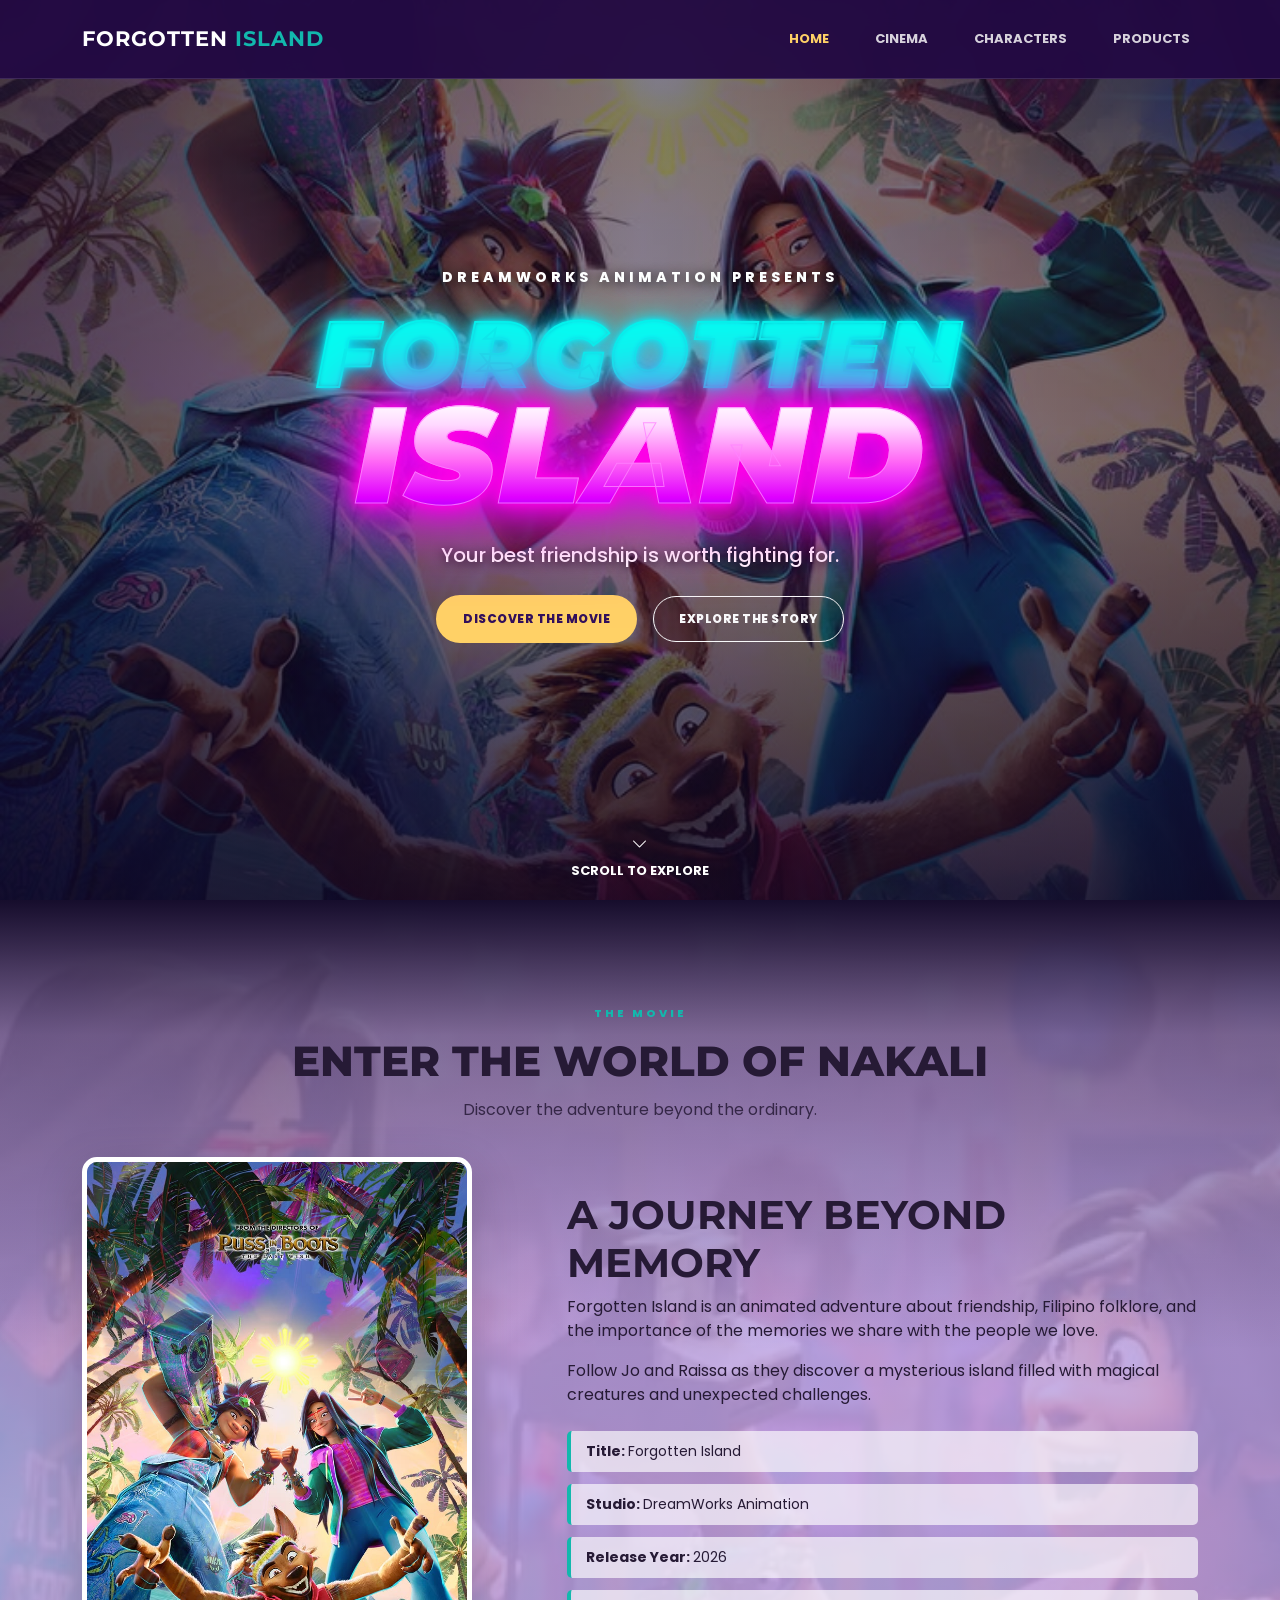
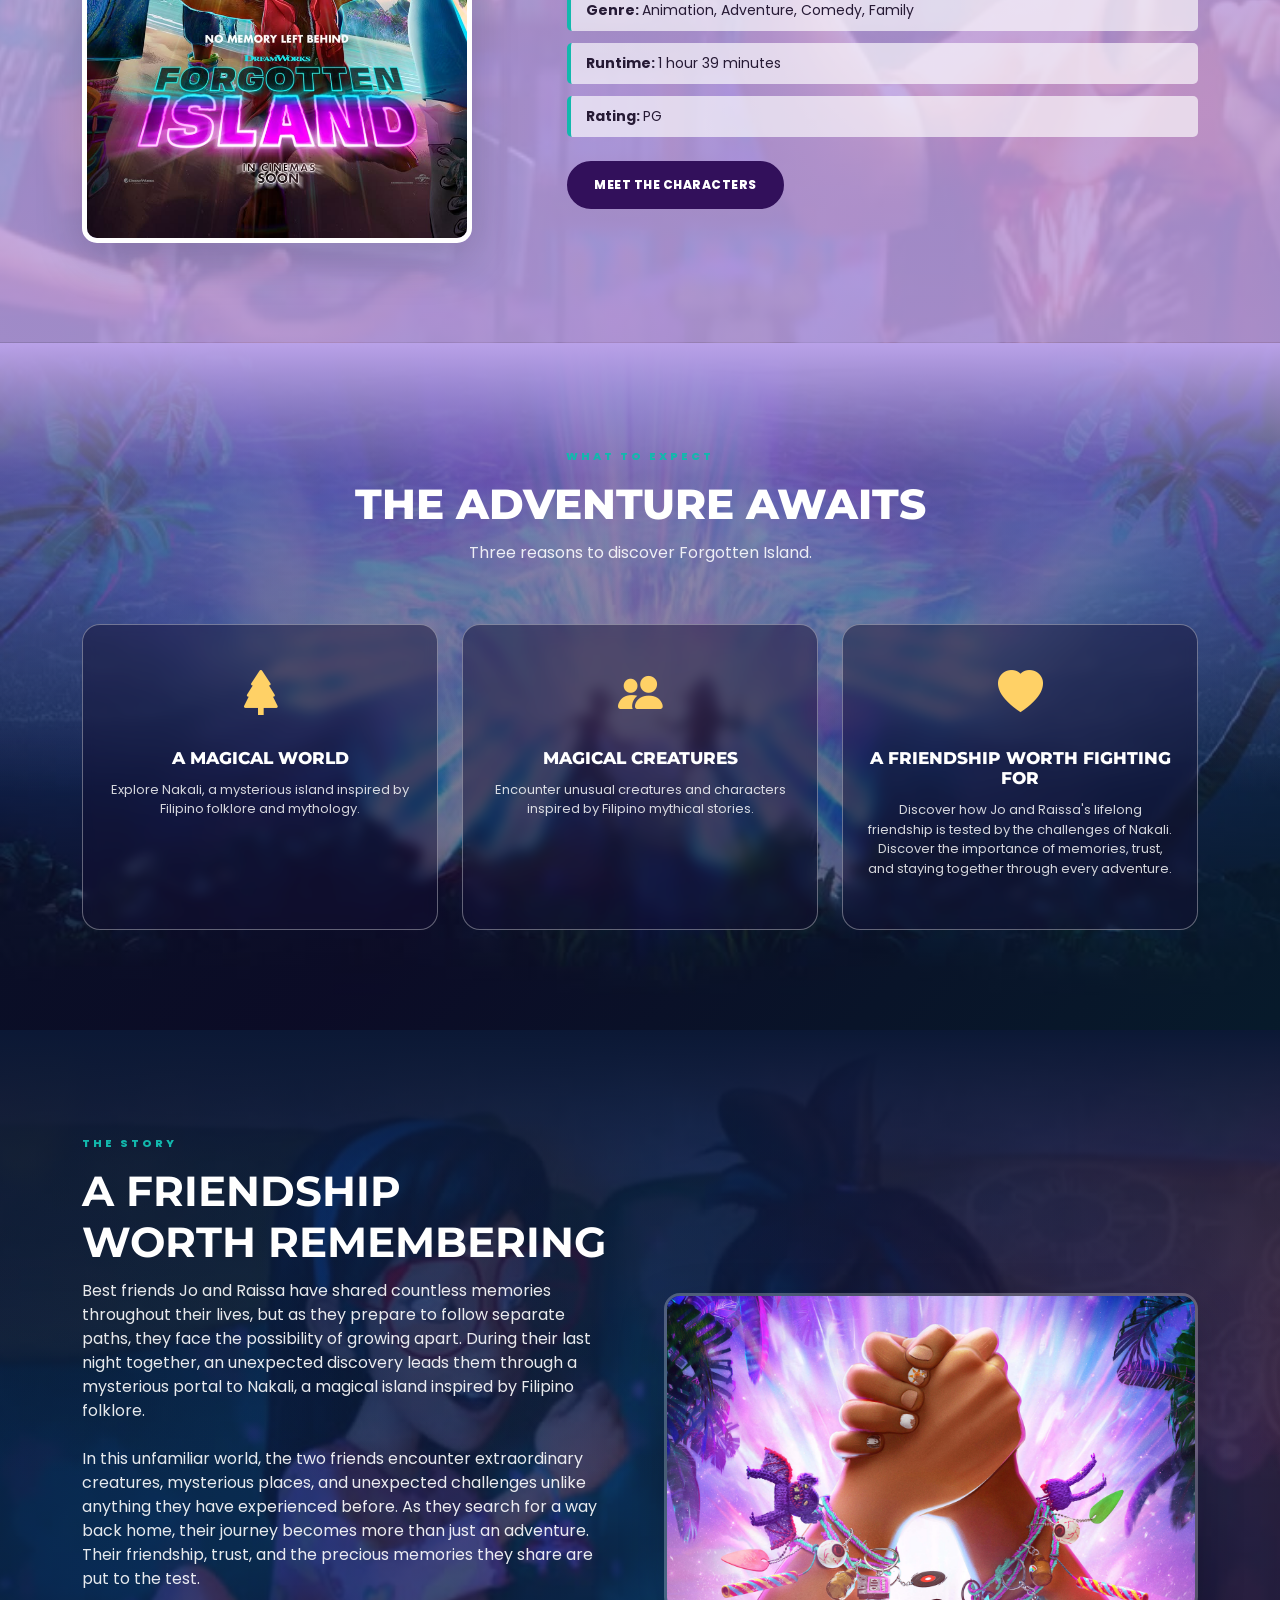
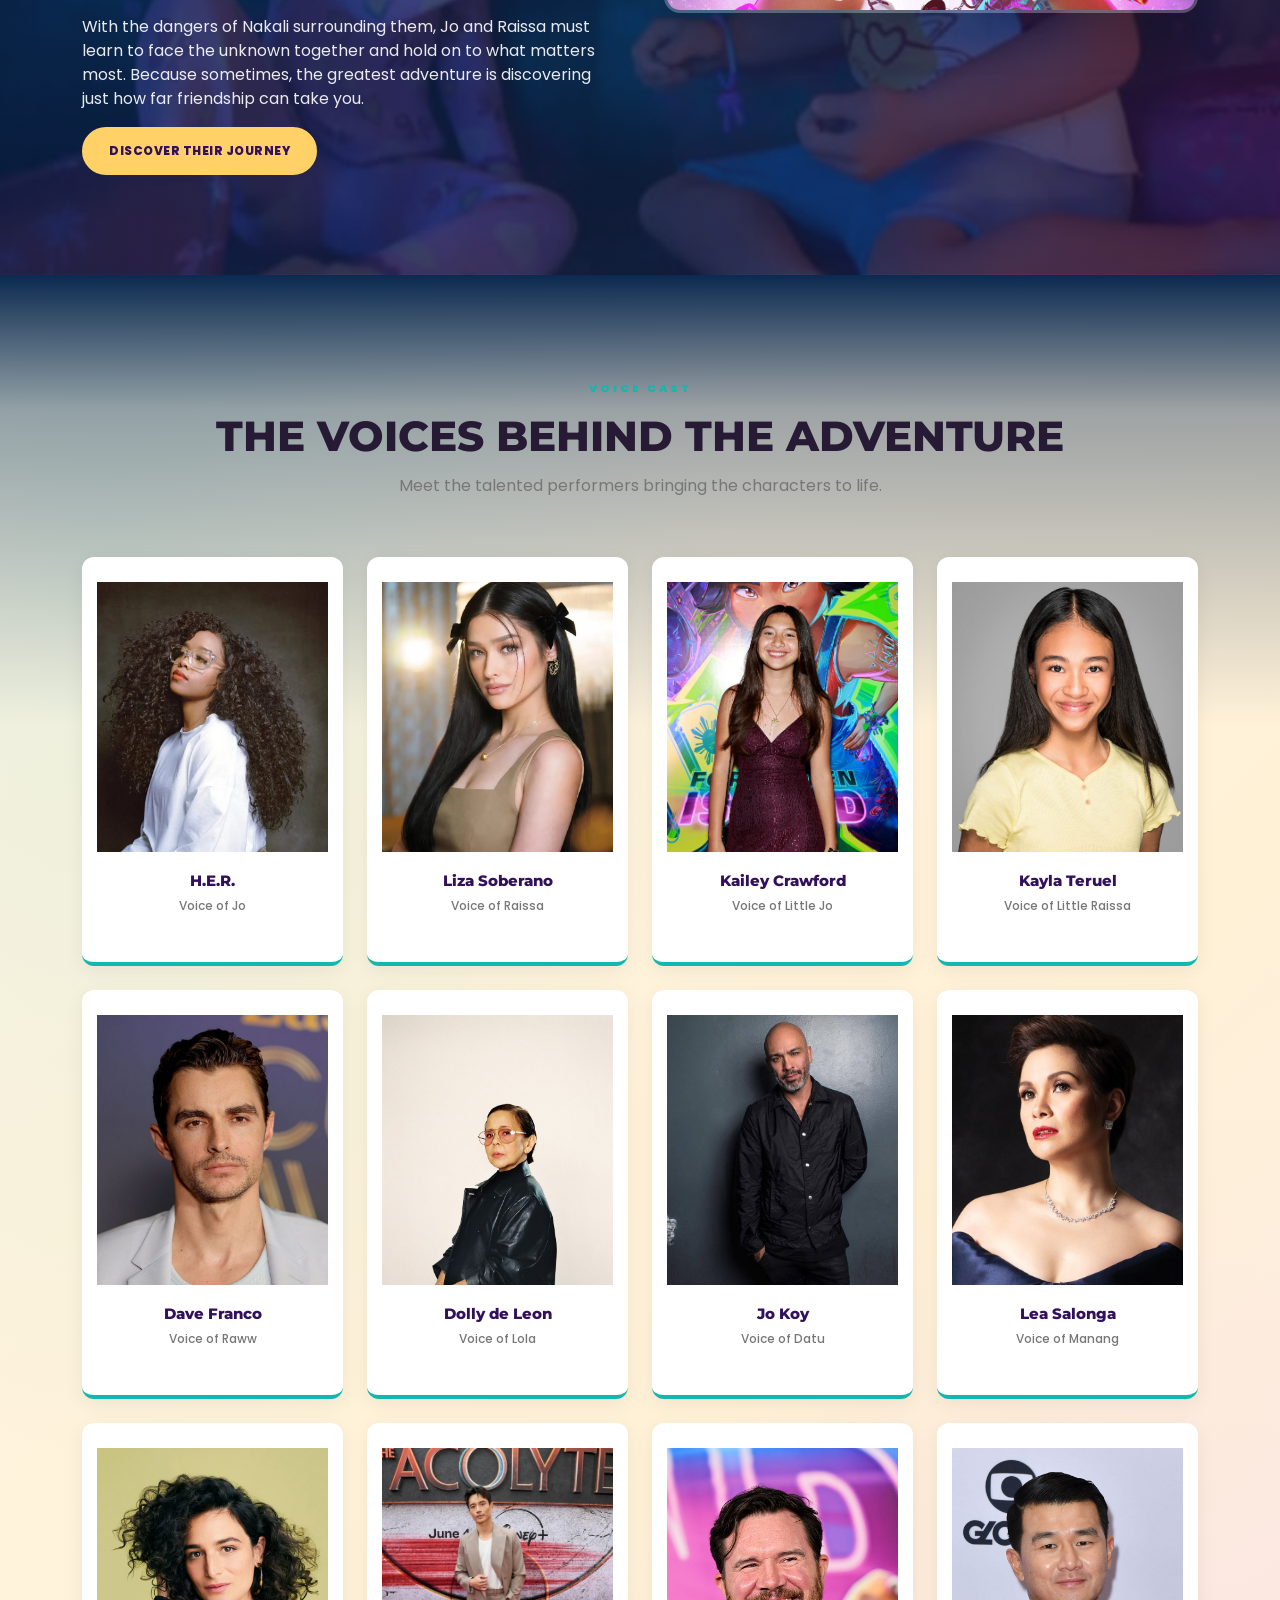
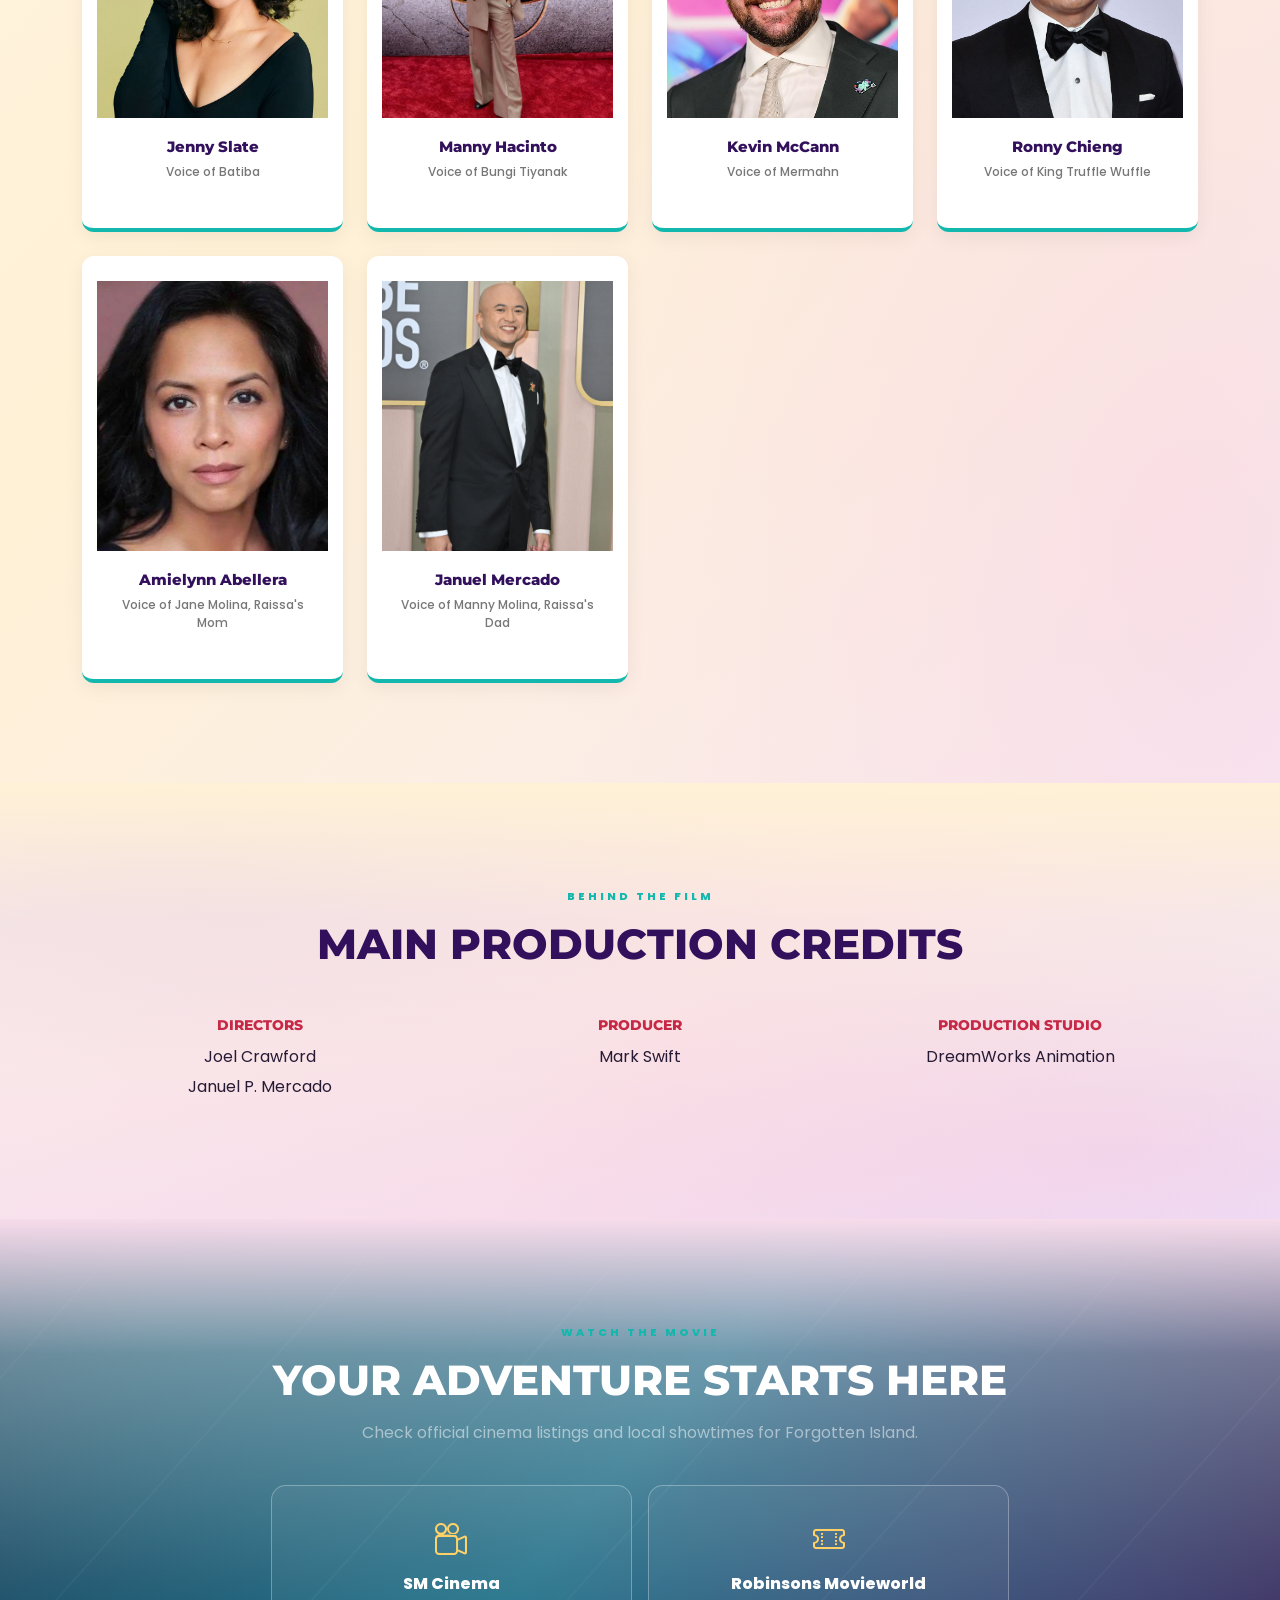
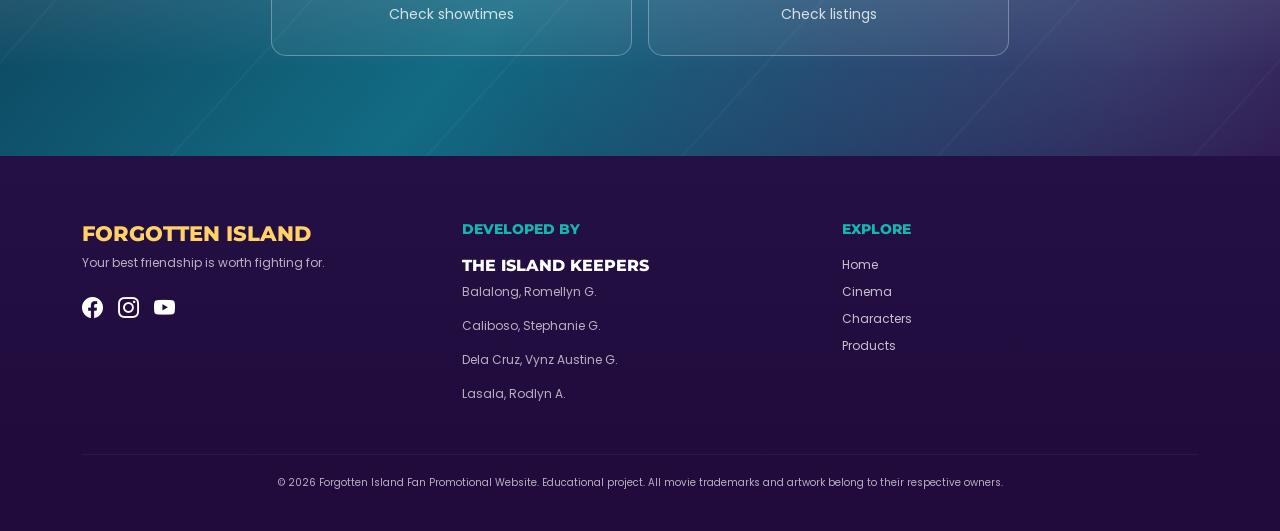
==== index.html @ 2d8a452d "Add files via upload" ====
<!DOCTYPE html>
<html lang="en">
    <head>
        <meta charset="UTF-8">
        <meta name="viewport" content="width=device-width, initial-scale=1.0">

        <title> Forgotten Island | Official Movie Website </title>

        <link href="https://cdn.jsdelivr.net/npm/bootstrap@5.3.3/dist/css/bootstrap.min.css" rel="stylesheet">
        <link href="https://cdn.jsdelivr.net/npm/bootstrap-icons@1.11.3/font/bootstrap-icons.css" rel="stylesheet">
        <link rel="stylesheet" href="rsc/css/styles.css">
        <link rel="preconnect" href="https://fonts.googleapis.com">
        <link rel="preconnect" href="https://fonts.gstatic.com" crossorigin>
        <link href="https://fonts.googleapis.com/css2?family=Montserrat:ital,wght@0,800;0,900;1,800;1,900&display=swap" rel="stylesheet">
    </head>

    <body>
        <!-- NAVIGATION SECTION -->
        <nav class="navbar navbar-expand-lg navbar-dark fixed-top island-navbar">
            <div class="container">
                <a class="navbar-brand fw-bold" href="index.html">
                    FORGOTTEN<span> ISLAND</span>
                </a>

                <button class="navbar-toggler" type="button" data-bs-toggle="collapse"
                    data-bs-target="#navbarNav">
                    <span class="navbar-toggler-icon"></span>
                </button>

                <div class="collapse navbar-collapse" id="navbarNav">
                    <ul class="navbar-nav ms-auto">
                        <li class="nav-item">
                            <a class="nav-link active" href="index.html"> Home </a>
                        </li>
                        <li class="nav-item">
                            <a class="nav-link" href="#cinema"> Cinema </a>
                        </li>
                        <li class="nav-item">
                            <a class="nav-link" href="characters.html"> Characters </a>
                        </li>
                        <li class="nav-item">
                            <a class="nav-link" href="products.html"> Products </a>
                        </li>
                    </ul>
                </div>
            </div>
        </nav>

        <!-- HERO SECTION -->
        <header class="hero-section">

            <!-- BACKGROUND VIDEO -->
            <video class="hero-video" autoplay muted loop playsinline preload="metadata" poster="media/img/poster.jpg" aria-hidden="true">
                <source src="media/videos/forgotten_island_trailer.mp4" type="video/mp4">
            </video>
            
            <!-- VIDEO OVERLAY -->
            <div class="hero-overlay"></div>
            
            <!-- HERO CONTENT -->
            <div class="container hero-content">
                <p class="hero-label">
                    DREAMWORKS ANIMATION PRESENTS
                </p>

                <h1 class="hero-title">
                    <span class="forgotten-word"> FORGOTTEN </span>
                    <span class="island-word"> ISLAND </span>
                </h1>
                <p class="hero-description">
                    Your best friendship is worth fighting for.
                </p>

                <div class="d-flex flex-wrap gap-3 hero-buttons">
                    <a href="#movie-info" class="btn btn-sunset">
                        DISCOVER THE MOVIE
                    </a>

                    <a href="#synopsis" class="btn btn-outline-light">
                        EXPLORE THE STORY
                    </a>
                </div>
            </div>
            
            <!-- SCROLL INDICATOR -->
            <div class="scroll-indicator">
                <i class="bi bi-chevron-down"></i>
                <p> SCROLL TO EXPLORE </p>
            </div> 
        </header>

         <!-- MOVIE INFORMATION -->
          <section id="movie-info" class="section-padding sand-section">
            <div class="container">
                <div class="section-heading text-center">
                    <span class="section-tag"> THE MOVIE </span>
                    <h2> ENTER THE WORLD OF <span>NAKALI</span></h2>
                    <p> Discover the adventure beyond the ordinary. </p>
                </div>

                <div class="row align-items-center g-5">
                    <div class="col-lg-5 text-center">
                        <img src="media/img/poster.jpg" alt="Forgotten Island Official Movie Poster"
                            class="img-fluid movie-poster shadow-lg">
                    </div>

                    <div class="col-lg-7">
                        <h3 class="display-6 fw-bold purple-text">
                            A JOURNEY BEYOND MEMORY
                        </h3>

                        <p> Forgotten Island is an animated adventure about
                            friendship, Filipino folklore, and the importance
                            of the memories we share with the people we love.
                        </p>

                        <p> Follow Jo and Raissa as they discover a mysterious
                            island filled with magical creatures and unexpected
                            challenges.
                        </p>

                        <div class="movie-details mt-4">
                            <div><strong> Title: </strong> Forgotten Island </div>
                            <div><strong> Studio: </strong> DreamWorks Animation </div>
                            <div><strong> Release Year: </strong> 2026 </div>
                            <div><strong> Genre: </strong> Animation, Adventure, Comedy, Family </div>
                            <div><strong> Runtime: </strong> 1 hour 39 minutes </div>
                            <div><strong> Rating: </strong> PG </div>
                        </div>

                        <a href="characters.html" class="btn btn-purple mt-4">
                            MEET THE CHARACTERS
                        </a>
                    </div>
                </div>
            </div>
          </section>

          <!-- HIGHLIGHTS -->
          <section class="section-padding highlight-section">
            <div class="container">
                <div class="section-heading text-center text-white">
                    <span class="section-tag"> WHAT TO EXPECT </span>
                    <h2> THE ADVENTURE AWAITS </h2>
                    <p> Three reasons to discover Forgotten Island. </p>
                </div>

                <!-- HIGHLIGHT 1 -->
                <div class="row g-4 mt-3">
                    <div class="col-md-4">
                        <div class="highlight-card">
                            <i class="bi bi-tree-fill"></i>
                            <h4> A MAGICAL WORLD </h4>

                            <p> Explore Nakali, a mysterious island inspired
                                by Filipino folklore and mythology.
                            </p>
                        </div>
                    </div>

                    <!-- HIGHLIGHT 2 -->
                    <div class="col-md-4">
                        <div class="highlight-card">
                            <i class="bi bi-people-fill"></i>
                            <h4> MAGICAL CREATURES </h4>

                            <p> Encounter unusual creatures and characters
                                inspired by Filipino mythical stories.
                            </p>
                        </div>
                    </div>

                    <!-- HIGHLIGHT 3 -->
                    <div class="col-md-4">
                        <div class="highlight-card">
                            <i class="bi bi-heart-fill"></i>
                            <h4> A FRIENDSHIP WORTH FIGHTING FOR </h4>

                            <p> Discover how Jo and Raissa's lifelong friendship
                                is tested by the challenges of Nakali. Discover
                                the importance of memories, trust, and staying
                                together through every adventure.
                            </p>
                        </div>
                    </div>
                </div>
            </div>
          </section>

          <!-- SYNOPSIS -->
          <section id="synopsis" class="section-padding ocean-section">
            <div class="container">
                <div class="row align-items-center g-5">
                    <div class="col-lg-6">
                        <span class="section-tag"> THE STORY </span>
                        <h2 class="display-5 fw-bold text-white">
                            A FRIENDSHIP<br>WORTH REMEMBERING
                        </h2>

                        <p class="text-white-50">
                            Best friends Jo and Raissa have shared countless memories
                            throughout their lives, but as they prepare to follow
                            separate paths, they face the possibility of growing apart.
                            During their last night together, an unexpected discovery
                            leads them through a mysterious portal to Nakali, a
                            magical island inspired by Filipino folklore.

                            <br><br>

                            In this unfamiliar world, the two friends encounter
                            extraordinary creatures, mysterious places, and unexpected
                            challenges unlike anything they have experienced before.
                            As they search for a way back home, their journey becomes
                            more than just an adventure. Their friendship, trust, and
                            the precious memories they share are put to the test.

                            <br><br>

                            With the dangers of Nakali surrounding them, Jo and Raissa
                            must learn to face the unknown together and hold on to
                            what matters most. Because sometimes, the greatest adventure
                            is discovering just how far friendship can take you.
                        </p>

                        <a href="characters.html" class="btn btn-sunset">
                            DISCOVER THEIR JOURNEY
                        </a>
                    </div>

                    <div class="col-lg-6">
                        <div class="story-image">
                            <img src="media/img/hero-banner.jpg" alt="Forgotten Island Adventure" class="img-fluid rounded-4 shadow-lg">
                        </div>
                    </div>
                </div>
            </div>
          </section>

          <!-- VOICE CAST -->
           <section class="section-padding sand-section">
            <div class="container">
                <div class="section-heading text-center">
                    <span class="section-tag"> VOICE CAST </span>
                    <h2> THE VOICES BEHIND THE ADVENTURE </h2>
                    <p> Meet the talented performers bringing 
                        the characters to life. 
                    </p>
                </div>

                <!-- VOICE CAST GRID -->
                <div class="row g-4 mt-3">

                    <!-- H.E.R. -->
                    <div class="col-6 col-md-4 col-lg-3">
                        <div class="cast-card">
                            <div class="cast-image">
                                <img src="media/img/voice-cast/her.jpg" alt="H.E.R., voice of Jo" loading="lazy">
                            </div>
                            <div class="cast-info">
                                 <h5> H.E.R. </h5>
                                <p> Voice of Jo </p>
                            </div>
                        </div>
                    </div>
                    
                    <!-- LIZA SOBERANO -->
                    <div class="col-6 col-md-4 col-lg-3">
                        <div class="cast-card">
                            <div class="cast-image">
                                <img src="media/img/voice-cast/liza-soberano.jpg" alt="Liza Soberano, voice of Raissa" loading="lazy">
                            </div>
                            <div class="cast-info">
                                <h5> Liza Soberano </h5>
                                <p> Voice of Raissa </p>
                            </div>
                        </div>
                    </div>

                    <!-- KAILEY CRAWFORD -->
                    <div class="col-6 col-md-4 col-lg-3">
                        <div class="cast-card">
                            <div class="cast-image">
                                <img src="media/img/voice-cast/kailey-crawford.jpg" alt="Kailey Crawford, voice of Little Jo" loading="lazy">
                            </div>
                            <div class="cast-info">
                                <h5> Kailey Crawford </h5>
                                <p> Voice of Little Jo </p>
                            </div>
                        </div>
                    </div> 

                    <!-- KAYLA TERUEL -->
                     <div class="col-6 col-md-4 col-lg-3">
                        <div class="cast-card">
                            <div class="cast-image">
                                <img src="media/img/voice-cast/kayla-teruel.jpg" alt="Kayla Teruel, voice of Little Raissa" loading="lazy">
                            </div>
                            <div class="cast-info">
                                <h5> Kayla Teruel </h5>
                                <p> Voice of Little Raissa </p>
                            </div>
                        </div>
                    </div>  

                    <!-- DAVE FRANCO -->
                    <div class="col-6 col-md-4 col-lg-3">
                        <div class="cast-card">
                            <div class="cast-image">
                                <img src="media/img/voice-cast/dave-franco.jpg" alt="Dave Franco, voice of Raww" loading="lazy">
                            </div>
                            <div class="cast-info">
                                <h5> Dave Franco </h5>
                                <p> Voice of Raww </p>
                            </div>
                        </div>
                    </div>

                    <!-- DOLLY DE LEON -->
                    <div class="col-6 col-md-4 col-lg-3">
                        <div class="cast-card">
                            <div class="cast-image">
                                <img src="media/img/voice-cast/dolly-de-leon.jpg" alt="Dolly de Leon, voice of Lola" loading="lazy">
                            </div>
                            <div class="cast-info">
                                <h5> Dolly de Leon </h5>
                                <p> Voice of Lola </p>
                            </div>
                        </div>
                    </div>

                    <!-- JO KOY -->
                    <div class="col-6 col-md-4 col-lg-3">
                        <div class="cast-card">
                            <div class="cast-image">
                                <img src="media/img/voice-cast/jo-koy.jpg" alt="Jo Koy, voice of Datu" loading="lazy">
                            </div>
                            <div class="cast-info">
                                <h5> Jo Koy </h5>
                                <p> Voice of Datu </p>
                            </div>
                        </div>
                    </div>

                    <!-- LEA SALONGA -->
                    <div class="col-6 col-md-4 col-lg-3">
                        <div class="cast-card">
                            <div class="cast-image">
                                <img src="media/img/voice-cast/lea-salonga.jpg" alt="Lea Salonga, voice of Manang" loading="lazy">
                            </div>
                            <div class="cast-info">
                                <h5> Lea Salonga </h5>
                                <p> Voice of Manang </p>
                            </div>
                        </div>
                    </div>

                    <!-- JENNY SLATE -->
                    <div class="col-6 col-md-4 col-lg-3">
                        <div class="cast-card">
                            <div class="cast-image">
                                <img src="media/img/voice-cast/jenny-slate.jpg" alt="Jenny Slate, voice of Batiba" loading="lazy">
                            </div>
                            <div class="cast-info">
                                <h5> Jenny Slate </h5>
                                <p> Voice of Batiba </p>
                            </div>
                        </div>
                    </div>

                    <!-- MANNY HACINTO -->
                    <div class="col-6 col-md-4 col-lg-3">
                        <div class="cast-card">
                            <div class="cast-image">
                                <img src="media/img/voice-cast/manny-hacinto.jpg" alt="Manny Hacinto, voice of Bungi Tiyanak" loading="lazy">
                            </div>
                            <div class="cast-info">
                                <h5> Manny Hacinto </h5>
                                <p> Voice of Bungi Tiyanak </p>
                            </div>
                        </div>
                    </div>

                    <!-- KEVIN MCCANN -->
                    <div class="col-6 col-md-4 col-lg-3">
                        <div class="cast-card">
                            <div class="cast-image">
                                <img src="media/img/voice-cast/kevin-mccan.jpg" alt="Kevin McCann, voice of Mermahn" loading="lazy">
                            </div>
                            <div class="cast-info">
                                <h5> Kevin McCann </h5>
                                <p> Voice of Mermahn </p>
                            </div>
                        </div>
                    </div>

                    <!-- RONNY CHIENG -->
                    <div class="col-6 col-md-4 col-lg-3">
                        <div class="cast-card">
                            <div class="cast-image">
                                <img src="media/img/voice-cast/ronny-chieng.jpg" alt="Ronny Chieng, voice of King Truffle Wuffle" loading="lazy">
                            </div>
                            <div class="cast-info">
                                <h5> Ronny Chieng </h5>
                                <p> Voice of King Truffle Wuffle </p>
                            </div>
                        </div>
                    </div>
                    
                    <!-- AMIELYNN ABELLERA -->
                    <div class="col-6 col-md-4 col-lg-3">
                        <div class="cast-card">
                            <div class="cast-image">
                                <img src="media/img/voice-cast/amielynn-abellera.jpg" alt="Amielynn Abellera, voice of Jane Molina (Raissa's Mom)" loading="lazy">
                            </div>
                            <div class="cast-info">
                                <h5> Amielynn Abellera </h5>
                                <p> Voice of Jane Molina, Raissa's Mom </p>
                            </div>
                        </div>
                    </div>
                    
                    <!-- JANUEL MERCADO -->
                    <div class="col-6 col-md-4 col-lg-3">
                        <div class="cast-card">
                            <div class="cast-image">
                                <img src="media/img/voice-cast/januel-mercado.jpg" alt="Januel Mercado, voice of Manny Molina (Raissa's Dad)" loading="lazy">
                            </div>
                            <div class="cast-info">
                                <h5> Januel Mercado </h5>
                                <p> Voice of Manny Molina, Raissa's Dad </p>
                            </div>
                        </div>
                    </div> 
                </div>
            </div>
           </section>

           <!-- CREDITS -->
           <section class="section-padding credits-section">
                <div class="container text-center">
                    <span class="section-tag"> BEHIND THE FILM </span>
                    <h2> MAIN PRODUCTION CREDITS </h2>

                    <div class="row justify-content-center mt-4 g-4">
                        <div class="col-md-4">
                            <h5> DIRECTORS </h5>
                            <p> Joel Crawford<br> Januel P. Mercado </p>
                        </div>

                        <div class="col-md-4">
                            <h5> PRODUCER </h5>
                            <p> Mark Swift </p>
                        </div>

                        <div class="col-md-4">
                            <h5> PRODUCTION STUDIO </h5>
                            <p> DreamWorks Animation </p>
                        </div>
                    </div>
                </div>
           </section> 

           <!-- CINEMA -->
            <section id="cinema" class="section-padding ocean-section">
                <div class="container text-center">
                    <span class="section-tag"> WATCH THE MOVIE </span>
                    <h2 class="text-white"> YOUR ADVENTURE STARTS HERE </h2>

                    <p class="text-white-50 mt-3">
                        Check official cinema listings and local showtimes
                        for Forgotten Island.
                    </p>

                    <div class="row justify-content-center g-3 mt-4">
                        <div class="col-12 col-md-4">
                            <a class="cinema-link" href="https://www.smcinema.com/" target="_blank" rel="noopener">
                                <i class="bi bi-camera-reels"></i>
                                <span> SM Cinema </span>
                                <small> Check showtimes </small>
                            </a>
                        </div>

                        <div class="col-12 col-md-4">
                            <a class="cinema-link" href="https://www.robinsonsmovieworld.com/" target="_blank" rel="noopener">
                                <i class="bi bi-ticket-perforated"></i>
                                <span> Robinsons Movieworld </span>
                                <small> Check listings </small>
                            </a>
                        </div>
                    </div>
                </div>
            </section>

            <!-- FOOTER -->
            <footer class="island-footer">
                <div class="container">
                    <div class="row g-4">
                        <div class="col-md-4">
                            <h4> FORGOTTEN ISLAND </h4>
                            <p> Your best friendship is worth fighting for. </p>

                            <div class="social-links">
                                <a href="https://www.facebook.com/DreamWorksAnimation/" aria-label="DreamWorks Facebook">
                                    <i class="bi bi-facebook"></i>
                                </a>
                                <a href="https://www.instagram.com/dreamworks/" aria-label="DreamWorks Instagram">
                                    <i class="bi bi-instagram"></i>
                                </a>
                                <a href="https://www.youtube.com/@DreamWorks" aria-label="DreamWorks YouTube">
                                    <i class="bi bi-youtube"></i>
                                </a>
                            </div>
                        </div>

                        <div class="col-md-4">
                            <h5> DEVELOPED BY </h5>

                            <h6 class="text-white"> THE ISLAND KEEPERS </h6>
                            <p> Balalong, Romellyn G. </p>
                            <p> Caliboso, Stephanie G. </p>
                            <p> Dela Cruz, Vynz Austine G. </p>
                            <p> Lasala, Rodlyn A. </p>
                        </div>

                        <div class="col-md-4">
                            <h5> EXPLORE </h5>
                            <a href="index.html"> Home </a>
                            <a href="#cinema"> Cinema </a>
                            <a href="characters.html"> Characters </a>
                            <a href="products.html"> Products </a>
                        </div>
                    </div>

                    <hr>
                    <p class="copyright">
                        © 2026 Forgotten Island Fan Promotional Website.
                        Educational project. All movie trademarks and artwork 
                        belong to their respective owners.
                    </p>
                </div>
            </footer>
            
            <script src="https://cdn.jsdelivr.net/npm/bootstrap@5.3.3/dist/js/bootstrap.bundle.min.js"></script>
            <script src="rsc/js/main.js"></script>
    </body>
</html>
---- rsc/css/styles.css ----
/* === FORGOTTEN ISLAND - COMPLETE STYLESHEET === */

@import url('https://fonts.googleapis.com/css2?family=Montserrat:wght@500;600;700;800;900&family=Poppins:wght@400;500;600;700;800&display=swap');

/* == COLOR SCHEME VARIABLES == */
:root {
    --palm-green: #237A4B;
    --ocean-blue: #168AAD;
    --sunny-yellow: #FFD166;
    --crimson-red: #C62845;
    --deep-purple: #32105B;
    --tropical-teal: #12B8AD;
    --light-sand: #FFF1D6;
    --white: #FFFFFF;
    --tropical-pink: #F56BAA;
    --lavender-dusk: #B9A1E8;
    --dark-text: #261A35;

    --hero-video-position: 50% 44%;
    --page-transition-duration: 260ms;
}

/* GLOBAL STYLES */
*,
*::before,
*::after {
    box-sizing: border-box;
}
html {
    scroll-behavior: smooth;
    scroll-padding-top: 90px;
}
body {
    margin: 0;
    padding: 0;
    min-width: 320px;
    overflow-x: hidden;
    font-family: 'Poppins', sans-serif;
    color: var(--dark-text);
    background: var(--light-sand);
    opacity: 1;
    animation: islandPageEnter 380ms ease both;
    transition: opacity var(--page-transition-duration) ease,
                transform var(--page-transition-duration) ease;
}
h1, h2, h3, h4, h5, h6, .navbar-brand {
    font-family: 'Montserrat', sans-serif;
    font-weight: 800;
}
a {
    text-decoration: none;
}
img, video {
    max-width: 100%;
}

/* === NAVIGATION BAR === */
.island-navbar {
    position: fixed;
    top: 0;
    left: 0;
    z-index: 1030;
    width: 100%;
    padding: 18px 0;
    background: rgba(35, 10, 67, 0.96);
    backdrop-filter: blur(12px);
    -webkit-backdrop-filter: blur(12px);
    border-bottom: 1px solid rgba(255, 255, 255, 0.12);
    transition: background 0.3s ease, padding 0.3s ease;
}
.navbar-brand {
    color: var(--white) !important;
    font-size: 21px;
    letter-spacing: 1px;
}
.navbar-brand span {
    color: var(--tropical-teal);
}
.navbar-nav .nav-link {
    margin-left: 15px;
    color: rgba(255, 255, 255, 0.82) !important;
    font-size: 13px;
    font-weight: 700;
    text-transform: uppercase;
    transition: color 0.25s ease;
}
.navbar-nav .nav-link:hover,
.navbar-nav .nav-link.active {
    color: var(--sunny-yellow) !important;
}
.navbar-toggler {
    border-color: rgba(255, 255, 255, 0.45);
}
.navbar-toggler:focus {
    box-shadow: 0 0 0 0.15rem rgba(255, 209, 102, 0.3);
}
/* NAVIGATION BUTTONS */
.cart-nav-btn {
    padding: 10px 17px;
    border: 0;
    border-radius: 30px;
    background: var(--sunny-yellow);
    color: var(--deep-purple);
    font-size: 12px;
    font-weight: 800;
    cursor: pointer;
    transition: transform 0.25s ease, background 0.25s ease;
}
.cart-nav-btn:hover {
    background: var(--tropical-pink);
    transform: translateY(-2px);
}

/* === BUTTONS === */
.btn {
    padding: 13px 25px;
    border-radius: 30px;
    font-size: 12px;
    font-weight: 800;
    letter-spacing: 0.5px;
    transition: transform 0.25s ease, background 0.25s ease,
                border-color 0.25s ease, color 0.25s ease;
}
.btn-sunset {
    border: 2px solid var(--sunny-yellow);
    background: var(--sunny-yellow);
    color: var(--deep-purple);
}
.btn-sunset:hover, .btn-sunset:focus-visible {
    border-color: var(--tropical-pink);
    background: var(--tropical-pink);
    color: #fff;
    transform: translateY(-3px);
}
.btn-purple {
    border: 2px solid var(--deep-purple);
    background: var(--deep-purple);
    color: #fff;
}
.btn-purple:hover, .btn-purple:focus-visible {
    border-color: var(--tropical-teal);
    background: var(--tropical-teal);
    color: #fff;
    transform: translateY(-3px);
}

/* === HOMEPAGE HERO WITH VIDEO BACKGROUND AND NEON TITLE === */
.hero-section {
    position: relative;
    isolation: isolate;
    display: flex;
    align-items: center;
    width: 100%;
    min-height: 100vh;
    min-height: 100svh;
    overflow: hidden;
    background: #160D2C;
}
.hero-section .hero-video {
    position: absolute;
    inset: 0;
    z-index: 0;
    display: block;
    width: 100%;
    height: 100%;
    object-fit: cover;
    object-position: var(--hero-video-position);
}
.hero-section .hero-overlay {
    position: absolute;
    inset: 0;
    z-index: 1;
    pointer-events: none;
    background:
        linear-gradient(
            90deg,
            rgba(16, 7, 36, 0.70) 0%,
            rgba(16, 7, 36, 0.40) 50%,
            rgba(16, 7, 36, 0.58) 100%
        ),
        linear-gradient(
            to bottom,
            rgba(16, 7, 36, 0.25) 0%,
            rgba(16, 7, 36, 0.08) 48%,
            rgba(16, 7, 36, 0.76) 100%
        );
}
.hero-section .hero-content {
    position: relative;
    z-index: 2;
    width: 100%;
    padding: 135px 12px 125px;
    text-align: center;
}
.hero-label {
    display: block;
    width: 100%;
    margin: 0 0 18px;
    color: #fff;
    font-size: 14px;
    font-weight: 800;
    letter-spacing: 4px;
    text-align: center;
    text-shadow: 0 2px 12px rgba(0, 0, 0, 0.85);
}
/* NEON HERO TITLE */
.hero-title {
    display: flex;
    flex-direction: column;
    align-items: center;
    width: 100%;
    margin: 25px 0;
    overflow: visible;
    font-family: 'Arial Black', 'Montserrat', sans-serif;
    font-style: italic;
    font-weight: 900;
    line-height: 0.88;
    letter-spacing: 3px;
    text-align: center;
    transform: none;
}
/* TURQUOISE FORGOTTEN TEXT */
.forgotten-word {
    color: transparent;
    font-size: clamp(2.5rem, 8vw, 5.8rem);
    -webkit-text-stroke: 2px #00F5ED;
    text-shadow:
        0 0 5px #00FFF2,
        0 0 12px #00E5FF,
        0 0 25px rgba(0, 255, 255, 0.8),
        0 0 45px rgba(0, 255, 255, 0.5);
}
/* PINK-PURPLE ISLAND TEXT */
.island-word {
    display: inline-block;
    width: max-content;
    max-width: 100%;
    padding-right: 0.14em;
    margin-right: -0.14em;
    white-space: nowrap;
    background: linear-gradient(
        180deg,
        #FFFFFF 5%,
        #FFD8FF 25%,
        #FF69F5 55%,
        #E000FF 85%,
        #A000FF 100%
    );
    background-clip: text;
    color: transparent;
    font-size: clamp(3.5rem, 12vw, 8.5rem);
    -webkit-background-clip: text;
    -webkit-text-fill-color: transparent;
    -webkit-text-stroke: 1px rgba(255, 130, 255, 0.8);
    filter:
        drop-shadow(0 0 5px #FF00E6)
        drop-shadow(0 0 12px #FF00E6)
        drop-shadow(0 0 25px rgba(204, 0, 255, 0.9))
        drop-shadow(0 0 40px rgba(255, 0, 200, 0.7));
}
.hero-description {
    display: block;
    width: 100%;
    margin: 18px 0 25px;
    color: #fff;
    font-size: clamp(16px, 2vw, 20px);
    font-weight: 500;
    text-align: center;
    text-shadow: 0 2px 10px rgba(0, 0, 0, 0.85);
}
.hero-buttons {
    align-items: center;
    justify-content: center;
}
.hero-section .scroll-indicator {
    position: absolute;
    bottom: 20px;
    left: 50%;
    z-index: 3;
    color: #fff;
    text-align: center;
    transform: translateX(-50%);
}
.hero-section .scroll-indicator p {
    margin: 4px 0 0;
    font-size: 13px;
    font-weight: 700;
}

/* === INNER PAGE HERO Characters and Products pages === */
.inner-hero {
    position: relative;
    isolation: isolate;
    display: flex;
    align-items: center;
    justify-content: center;
    min-height: 65vh;
    padding: 140px 15px 70px;
    overflow: hidden;
    color: #ffffff;
    text-align: center;
    background:
        linear-gradient(
            rgba(32, 8, 60, 0.70),
            rgba(32, 8, 60, 0.84)
        ),
        url('../../media/img/poster.jpg') center / cover no-repeat;
}
.inner-hero > .container {
    position: relative;
    z-index: 1;
}
.inner-hero h1 {
    margin: 15px 0;
    font-size: clamp(42px, 7vw, 80px);
    letter-spacing: -2px;
}
.inner-hero p {
    color: rgba(255, 255, 255, 0.88);
}

/* CHARACTERS PAGE BANNER */
.character-hero {
    position: relative;
    min-height: max(65vh, calc(100vw / 3));
    background-color: #241044;
    background-image:
        linear-gradient(
            90deg,
            rgba(25, 7, 48, 0.78) 0%,
            rgba(25, 7, 48, 0.48) 50%,
            rgba(25, 7, 48, 0.75) 100%
        ),
        url("../../media/img/characters-hero.jpg");
    background-size: 100% 100%, 100% 100%;
    background-position: center, center;
    background-repeat: no-repeat;
    background-attachment: scroll;
}

/* PRODUCTS PAGE BANNER */
.shop-hero {
    position: relative;
    background-color: #241044;
    background-image:
        linear-gradient(
            90deg,
            rgba(25, 7, 48, 0.78) 0%,
            rgba(25, 7, 48, 0.50) 50%,
            rgba(25, 7, 48, 0.78) 100%
        ),
        url("../../media/img/products-hero.jpg");
    background-size: cover;
    background-position: center 40%;
    background-repeat: no-repeat;
    background-attachment: scroll;
}

/* === SECTION BACKGROUNDS === */
.section-padding {
    position: relative;
    padding: 100px 0;
}
/* LIGHT SAND SECTION */
.sand-section, .product-section {
    background-color: var(--light-sand);
    background-image:
        radial-gradient(
            ellipse at 8% 12%,
            rgba(18, 184, 173, 0.09),
            transparent 38%
        ),
        radial-gradient(
            ellipse at 92% 88%,
            rgba(245, 107, 170, 0.10),
            transparent 40%
        ),
        linear-gradient(
            135deg,
            #FFF6E5 0%,
            #FFF1D6 55%,
            #F8EBF3 100%
        );
}

/* OCEAN BLUE SECTIONS */
.ocean-section {
    background-color: #105B82;
    background-image:
        radial-gradient(
            ellipse at 12% 18%,
            rgba(18, 184, 173, 0.27),
            transparent 42%
        ),
        radial-gradient(
            ellipse at 88% 82%,
            rgba(185, 161, 232, 0.16),
            transparent 38%
        ),
        repeating-linear-gradient(
            132deg,
            transparent 0 105px,
            rgba(255, 255, 255, 0.035) 106px 107px,
            transparent 108px 190px
        ),
        linear-gradient(
            130deg,
            #0B344D 0%,
            #126B83 48%,
            #241044 100%
        );
}

/* PROTAGONISTS SECTION */
.character-section {
    background-color: #241044;
    background-image:
        radial-gradient(
            ellipse at 16% 22%,
            rgba(86, 48, 137, 0.42),
            transparent 45%
        ),
        radial-gradient(
            ellipse at 86% 76%,
            rgba(18, 184, 173, 0.15),
            transparent 40%
        ),
        repeating-linear-gradient(
            128deg,
            transparent 0 115px,
            rgba(255, 255, 255, 0.035) 116px 117px,
            transparent 118px 210px
        ),
        linear-gradient(
            135deg,
            #32105B 0%,
            #241044 58%,
            #101A36 100%
        );
}

/* ANTAGONIST SECTION */
.antagonist-section {
    background-color: #35102F;
    background-image:
        radial-gradient(
            ellipse at 18% 24%,
            rgba(198, 40, 69, 0.25),
            transparent 45%
        ),
        radial-gradient(
            ellipse at 84% 78%,
            rgba(128, 40, 105, 0.25),
            transparent 42%
        ),
        repeating-linear-gradient(
            132deg,
            transparent 0 120px,
            rgba(255, 255, 255, 0.03) 121px 122px,
            transparent 123px 220px
        ),
        linear-gradient(
            135deg,
            #241044 0%,
            #42143C 55%,
            #170D2C 100%
        );
}

/* PRODUCTION CREDITS SECTION */
.credits-section {
    background-color: #F7DCEB;
    background-image:
        radial-gradient(
            ellipse at 12% 16%,
            rgba(185, 161, 232, 0.26),
            transparent 42%
        ),
        radial-gradient(
            ellipse at 88% 84%,
            rgba(245, 107, 170, 0.13),
            transparent 40%
        ),
        linear-gradient(
            135deg,
            #F9E7EF 0%,
            #F7DCEB 55%,
            #EEE3FA 100%
        );
}

/* SECTION HEADINGS */
.section-heading {
    margin-bottom: 35px;
}
.section-heading h2,
.section-padding h2 {
    margin: 12px 0;
    font-size: clamp(26px, 4vw, 42px);
}
.section-heading p {
    color: #777;
}
.highlight-section .section-heading p,
.character-section .section-heading p,
.antagonist-section .section-heading p,
.ocean-section .section-heading p {
    color: rgba(255, 255, 255, 0.78);
}
.section-tag {
    display: inline-block;
    color: var(--tropical-teal);
    font-size: 11px;
    font-weight: 800;
    letter-spacing: 3px;
    text-transform: uppercase;
}
.purple-text {
    color: var(--deep-purple);
}
.content-width {
    max-width: 720px;
}

/* === SECTION-TO-SECTION COLOR BLENDS === */
/* HOMEPAGE TRANSITIONS */
/* 1. Hero -> Movie information */
.hero-section + .sand-section,
.hero-section + .sanf-section {
    --section-blend-from: #160D2C;
}

/* Movie information -> Highlights */
.sand-section + .highlight-section,
.sanf-section + .highlight-section {
    --section-blend-from: #FFF1D6;
}

/* Highlights -> Synopsis */
.highlight-section + .ocean-section {
    --section-blend-from: #105B82;
}

/* Synopsis -> Voice cast */
.ocean-section + .sand-section,
.ocean-section + .sanf-section {
    --section-blend-from: #168AAD;
}

/* Voice cast -> Production credits */
.sand-section + .credits-section,
.sanf-section + .credits-section {
    --section-blend-from: #FFF1D6;
}

/* === FOOTER VERTICAL GRADIENT TRANSITIONS === */
.island-footer,
.island-fooder {
    position: relative;
    isolation: isolate;
    overflow: hidden;
}
.island-footer::before,
.island-fooder::before {
    content: "";
    position: absolute;
    top: 0;
    left: 0;
    z-index: 0;
    width: 100%;
    height: 300px;
    pointer-events: none;
    background: linear-gradient(
        to bottom,
        var(--footer-blend-from, transparent) 0%,
        transparent 100%
    );
}
.island-footer > .container,
.island-fooder > .container {
    position: relative;
    z-index: 1;
}

/* Cinema -> Footer */
#cinema + .island-footer,
#cinema + .island-fooder {
    --footer-blend-from: #241044;
}

/* Antagonist -> Footer */
.antagonist-section + .island-footer,
.antagonist-section + .island-fooder {
    --footer-blend-from: #42143C;
}

/* Products -> Footer */
.product-section ~ .island-footer,
.product-section ~ .island-fooder {
    --footer-blend-from: #FFF1D6;
}

/* === MOVIE INFORMATION === */
.movie-poster {
    display: block;
    width: 100%;
    max-width: 390px;
    border: 5px solid #fff;
    border-radius: 15px;
}
.movie-details {
    display: grid;
    gap: 12px;
    font-size: 14px;
}
.movie-details div {
    padding: 10px 15px;
    border-left: 4px solid var(--tropical-teal);
    border-radius: 5px;
    background: rgba(255, 255, 255, 0.65);
}

/* === HIGHLIGHT CARDS === */
.highlight-card {
    height: 100%;
    padding: 35px 25px;
    border: 1px solid rgba(255, 255, 255, 0.25);
    border-radius: 18px;
    background: rgba(255, 255, 255, 0.12);
    color: #fff;
    text-align: center;
    transition: transform 0.3s ease, background 0.3s ease;
}
.highlight-card:hover {
    background: rgba(255, 255, 255, 0.2);
    transform: translateY(-8px);
}
.highlight-card i {
    color: var(--sunny-yellow);
    font-size: 45px;
}
.highlight-card h4 {
    margin: 20px 0 12px;
    font-size: 17px;
}
.highlight-card p {
    color: rgba(255, 255, 255, 0.82);
    font-size: 13px;
}

/* === STORY/ SYNOPSIS IMAGE === */
.story-image img {
    width: 100%;
    min-height: 320px;
    max-height: 460px;
    border: 3px solid rgba(255, 255, 255, 0.25);
    border-radius: 18px;
    object-fit: cover;
}

/* === VOICE CAST CARDS === */
.cast-card, .cost-card {
    height: 100%;
    padding: 25px 15px;
    border-bottom: 4px solid var(--tropical-teal);
    border-radius: 12px;
    background: #fff;
    box-shadow: 0 5px 20px rgba(0, 0, 0, 0.06);
    text-align: center;
    transition: transform 0.3s ease;
}
.cast-card:hover, .cost-card:hover {
    transform: translateY(-7px);
}
.cast-card h5, .cost-card h5 {
    color: var(--deep-purple);
    font-size: 15px;
}
.cast-card p, .cost-card p {
    margin: 0;
    color: #777;
    font-size: 12px;
}

/* === PRODUCTION CREDITS === */
.credits-section h2 {
    color: var(--deep-purple);
}
.credits-section h5 {
    color: var(--crimson-red);
    font-size: 14px;
}
.credits-section p {
    line-height: 1.9;
}

/* === CINEMA LINKS === */
.cinema-link {
    display: flex;
    flex-direction: column;
    align-items: center;
    justify-content: center;
    gap: 8px;
    height: 100%;
    padding: 30px 15px;
    border: 1px solid rgba(255, 255, 255, 0.3);
    border-radius: 15px;
    color: #fff;
    text-align: center;
    background: rgba(255, 255, 255, 0.045);
    transition: background 0.3s ease, color 0.3s ease,
                transform 0.3s ease;
}
.cinema-link:hover {
    background: var(--sunny-yellow);
    color: var(--deep-purple);
    transform: translateY(-5px);
}
.cinema-link i {
    color: var(--sunny-yellow);
    font-size: 32px;
}
.cinema-link:hover i {
    color: var(--deep-purple);
}
.cinema-link span {
    font-weight: 800;
}
.cinema-link small {
    opacity: 0.8;
}

/* === CHARACTER CARDS === */
.character-card {
    display: flex;
    flex-direction: column;
    height: 100%;
    min-height: 100%;
    overflow: hidden;
    border-radius: 18px;
    background: #fff;
    box-shadow: 0 10px 30px rgba(0, 0, 0, 0.2);
    transition: transform 0.3s ease, box-shadow 0.3s ease;
}
.character-card:hover {
    box-shadow: 0 16px 35px rgba(0, 0, 0, 0.25);
    transform: translateY(-8px);
}
.character-img, .character-image {
    position: relative;
    height: 350px;
    overflow: hidden;
    background: linear-gradient(
        135deg,
        var(--lavender-dusk),
        var(--ocean-blue)
    );
}
.character-img img, .character-image img {
    width: 100%;
    height: 100%;
    object-fit: cover;
    object-position: center;
    transition: transform 0.5s ease;
}
.character-card:hover .character-img img,
.character-card:hover .character-image img {
    transform: scale(1.06);
}
.character-label {
    position: absolute;
    bottom: 15px;
    left: 15px;
    padding: 8px 13px;
    border-radius: 30px;
    background: var(--tropical-teal);
    color: #fff;
    font-size: 10px;
    font-weight: 800;
    letter-spacing: 1px;
}
.villain-label {
    background: var(--crimson-red);
}
.character-content, .character-cntent {
    flex: 1;
    padding: 28px;
}
.character-content h3, .character-cntent h3 {
    color: var(--deep-purple);
    font-size: 25px;
}
.voice-name {
    color: var(--tropical-teal);
    font-size: 13px;
    font-weight: 700;
}
.character-content p:last-child,
.character-cntent p:last-child {
    margin-bottom: 0;
    color: #555;
    font-size: 13px;
    line-height: 1.9;
}
.villain-card {
    border: 3px solid var(--crimson-red);
}

/* ADDITIONAL CHARACTER CARD IMPROVEMENTS */
.character-content {
    display: flex;
    flex-direction: column;
    flex: 1;
}
.character-content h3 {
    margin-bottom: 8px;
}
.character-content .voice-name {
    margin-bottom: 14px;
}
.character-content p:last-child {
    flex: 1;
}

/* === PRODUCTS AND MERCHANDISE CARDS === */
.product-card {
    display: flex;
    flex-direction: column;
    height: 100%;
    overflow: hidden;
    border-radius: 14px;
    background: #fff;
    box-shadow: 0 5px 18px rgba(50, 16, 91, 0.08);
    transition: box-shadow 0.3s ease;
}
.product-card:hover {
    box-shadow: 0 12px 25px rgba(50, 16, 91, 0.16);
}
.product-card > img {
    display: block;
    width: 100%;
    height: auto;
    background: #FFFFFF;
    object-fit: contain;
    object-position: center;
    transition: none;
}
.product-info {
    display: flex;
    flex: 1;
    flex-direction: column;
    padding: 17px;
}
.product-category {
    color: var(--tropical-teal);
    font-size: 9px;
    font-weight: 800;
    letter-spacing: 1px;
}
.product-info h5 {
    min-height: 36px;
    margin: 9px 0;
    color: var(--deep-purple);
    font-size: 14px;
}
.product-info p {
    flex: 1;
    min-height: 35px;
    margin-bottom: 12px;
    color: #777;
    font-size: 11px;
}
.product-bottom {
    display: flex;
    align-items: center;
    justify-content: space-between;
    gap: 8px;
    margin-top: auto;
    padding-top: 12px;
}
.product-bottom strong {
    color: var(--palm-green);
    font-size: 14px;
}
.add-cart {
    display: inline-flex;
    flex: 0 0 35px;
    align-items: center;
    justify-content: center;
    width: 35px;
    height: 35px;
    padding: 0;
    border: 0;
    border-radius: 50%;
    background: var(--sunny-yellow);
    color: var(--deep-purple);
    cursor: pointer;
    transition: color 0.3s ease, background 0.3s ease,
                transform 0.3s ease;
}
.add-cart:hover {
    background: var(--tropical-teal);
    color: #fff;
    transform: rotate(90deg);
}
.add-cart:disabled {
    opacity: 0.75;
    cursor: not-allowed;
}

/* === SHOPPING CART === */
.cart-toast {
    position: fixed;
    right: 24px;
    bottom: 24px;
    z-index: 1090;
    max-width: calc(100vw - 32px);
    padding: 12px 18px;
    border-radius: 12px;
    background: var(--deep-purple);
    color: #fff;
    box-shadow: 0 10px 30px rgba(0, 0, 0, 0.2);
    opacity: 0;
    transform: translateY(12px);
    visibility: hidden;
    pointer-events: none;
    transition: opacity 0.2s ease, transform 0.2s ease, visibility 0.2s;
}
.cart-toast.is-visible {
    opacity: 1;
    transform: translateY(0);
    visibility: visible;
}
.card-header, .cart-header {
    background: var(--deep-purple);
    color: #fff;
}
.cart-item {
    display: flex;
    align-items: center;
    gap: 12px;
    padding: 12px 0;
    border-bottom: 1px solid #eee;
}
.cart-item img {
    flex: 0 0 60px;
    width: 60px;
    height: 60px;
    border-radius: 8px;
    object-fit: cover;
}
.cart-item-info {
    flex: 1;
    min-width: 0;
}
.cart-item-info h6 {
    margin-bottom: 5px;
    font-size: 12px;
}
.cart-item-info p {
    margin: 0;
    color: var(--palm-green);
    font-size: 12px;
}
.cart-quantity {
    border: 0;
    background: none;
    color: var(--crimson-red);
}
.remove-cart {
    border: 0;
    background: transparent;
    color: var(--crimson-red);
    cursor: pointer;
}

/* === FOOTER SECTION === */
.island-footer {
    padding: 65px 0 25px;
    background: #210B3D;
    color: #fff;
}
.island-footer h4 {
    color: var(--sunny-yellow);
    font-size: 21px;
}
.island-footer h5 {
    margin-bottom: 18px;
    color: var(--tropical-teal);
    font-size: 14px;
}
.island-footer p {
    color: rgba(255, 255, 255, 0.68);
    font-size: 12px;
}
.island-footer .col-md-4 > a {
    display: block;
    margin: 9px 0;
    color: rgba(255, 255, 255, 0.75);
    font-size: 12px;
    transition: color 0.25s ease;
}
.island-footer a:hover {
    color: var(--sunny-yellow);
}
.social-links {
    display: flex;
    gap: 15px;
    margin-top: 20px;
}
.social-links a {
    color: #fff;
    font-size: 21px;
}
.island-footer hr,
.island-fooder hr {
    margin: 35px 0 20px;
    border-color: rgba(255, 255, 255, 0.2);
}
.copyright {
    font-size: 10px !important;
    text-align: center;
}

/* === PAGE TRANSITIONS main.js adds body.page-leaving before navigation. === */
@keyframes islandPageEnter {
    from {
        opacity: 0;
    }
    to {
        opacity: 1;
    }
}
body.page-leaving {
    opacity: 0;
    transform: translateY(8px);
    pointer-events: none;
}

/* === RESPONSIVE DESIGN === */
/* TABLETS AND SMALLER LAPTOPS */
@media (max-width: 991.98px) {
    .island-navbar {
        padding: 14px 0;
    }
    .navbar-nav {
        padding-top: 15px;
    }
    .navbar-nav .nav-link {
        margin: 5px 0;
    }
    .cart-nav-btn {
        margin-top: 10px;
    }
    .section-padding {
        padding: 75px 0;
    }
}

/* TABLETS AND MOBILE */
@media (max-width: 768px) {
    :root {
        --hero-video-position: 50% 40%;
    }
    .hero-section {
        min-height: 88vh;
        min-height: 88svh;
    }
    .hero-section .hero-video {
        object-position: var(--hero-video-position);
    }
    .hero-section .hero-content {
        padding: 125px 18px 105px;
    }
    .hero-label {
        font-size: 11px;
        letter-spacing: 2px;
    }
    .hero-buttons {
        flex-direction: column;
        justify-content: center;
    }
    .hero-buttons .btn {
        width: 100%;
        max-width: 300px;
    }
    .hero-section .scroll-indicator {
        bottom: 12px;
    }

}

/* MOBILE PHONES */
@media (max-width: 576px) {
    .navbar-brand {
        font-size: 17px;
    }
    .hero-title {
        margin: 22px 0;
        line-height: 0.95;
        letter-spacing: 1px;
    }
    .forgotten-word {
        font-size: clamp(2.8rem, 13vw, 5rem);
        -webkit-text-stroke: 0.7px rgba(255, 130, 255, 0.8);
    }
    .island-word {
        font-size: clamp(3rem, 14vw, 5rem);
        -webkit-text-stroke: 0.7px rgba(255, 130, 255, 0.8);
    }
    .hero-description {
        font-size: 14px;
    }
    .hero-section .scroll-indicator {
        display: none;
    }
    .inner-hero,
    .inner-herp {
        min-height: 55vh;
        padding: 125px 15px 55px;
    }
    .inner-hero h1,
    .inner-herp h1 {
        font-size: 40px;
    }
    .section-padding {
        padding: 60px 0;
    }
    .character-img,
    .character-image {
        height: 260px;
    }
    .character-content,
    .character-cntent {
        padding: 20px;
    }
    .product-card > img {
        height: 145px;
    }
    .product-info {
        padding: 12px;
    }
    .product-info h5 {
        font-size: 12px;
    }
    .product-bottom strong {
        font-size: 12px;
    }
    .add-cart {
        flex-basis: 30px;
        width: 30px;
        height: 30px;
    }
}

/* DESKTOP NAVIGATION */
@media (min-width: 992px) {
    .navbar-expand-lg .navbar-collapse {
        display: flex !important;
        flex-basis: auto;
    }
    .navbar-expand-lg .navbar-nav {
        flex-direction: row;
        align-items: center;
        gap: 15px;
    }
}

/* === ACCESSIBILITY - REDUCED MOTION === */
@media (prefers-reduced-motion: reduce) {
    html {
        scroll-behavior: auto;
    }
    body {
        animation: none !important;
        transition: none !important;
    }
    body.page-leaving {
        opacity: 1;
        transform: none;
    }
    .hero-video {
        display: none;
    }
    .hero-section {
        background-image:
            linear-gradient(
                rgba(16, 7, 36, 0.45),
                rgba(16, 7, 36, 0.72)
            ),
            url('../../media/img/poster.jpg');
        background-position: center;
        background-size: cover;
    }
    .character-card,
    .product-card,
    .highlight-card,
    .btn {
        transition: none !important;
    }
}

/* === HOMEPAGE - CINEMATIC BACKGROUND IMAGES === */
/* 1. MOVIE INFORMATION BACKGROUND IMAGE & LAVENDER DUSK BG COLOR */
#movie-info {
    position: relative;
    background-color: var(--lavender-dusk);
    background-image:
        linear-gradient(
            to bottom,
            rgba(185, 161, 232, 0.78),
            rgba(185, 161, 232, 0.86)
        ),
        url("../../media/img/backgrounds/movie-information.jpg");
    background-size: cover;
    background-position: center 45%;
    background-repeat: no-repeat;
    background-attachment: scroll;
}
/* Improve text readability */
#movie-info .section-heading h2,
#movie-info .container h3 {
    color: #261A35;
}
#movie-info .section-heading p,
#movie-info .container > p {
    color: #352747;
}

/* 2. HIGHLIGHTS BACKGROUND */
.highlight-section {
    position: relative;
    background-color: #10352E;
    background-image:
        linear-gradient(
            135deg,
            rgba(12, 25, 51, 0.62),
            rgba(20, 15, 55, 0.55),
            rgba(10, 35, 55, 0.68)
        ),
        url("../../media/img/backgrounds/highlights-background.jpg");
    background-size: cover;
    background-position: center center;
    background-repeat: no-repeat;
    background-attachment: scroll;
}
/* Highlight heading */
.highlight-section .section-heading h2 {
    color: #FFFFFF;
}
.highlight-section .section-heading p {
    color: rgba(255, 255, 255, 0.88);
}
/* Highlight cards */
.highlight-section .highlight-card {
    background: rgba(20, 15, 50, 0.48);
    border: 1px solid rgba(255, 255, 255, 0.35);
    backdrop-filter: blur(6px);
    -webkit-backdrop-filter: blur(6px);
}

/* 3. SYNOPSIS BACKGROUND */
#synopsis {
    position: relative;
    background-color: #105B82;
    background-image:
        linear-gradient(
            90deg,
            rgba(11, 25, 55, 0.76) 0%,
            rgba(16, 35, 75, 0.63) 50%,
            rgba(30, 12, 58, 0.70) 100%
        ),
        url("../../media/img/backgrounds/synopsis-background.jpg");
    background-size: cover;
    background-position: center 45%;
    background-repeat: no-repeat;
    background-attachment: scroll;
}
/* Synopsis text */
#synopsis h2 {
    color: #FFFFFF;
}
#synopsis p {
    color: rgba(255, 255, 255, 0.90) !important;
}
/* Synopsis button */
#synopsis .btn-sunset {
    position: relative;
    z-index: 2;
}

/* === RESPONSIVE BACKGROUND POSITIONING === */
@media (max-width: 768px) {
    #movie-info {
        background-position: center center;
    }
    .highlight-section {
        background-position: 48% center;
    }
    #synopsis {
        background-position: 52% center;
    }
    .character-hero {
        background-position: center center;
        background-attachment: scroll;
    }
    .shop-hero {
        background-position: center center;
        background-attachment: scroll;
    }
}

/* Respect reduced motion */
@media (prefers-reduced-motion: reduce) {
    #movie-info,
    .highlight-section,
    #synopsis {
        background-attachment: scroll;
    }
}

/* === FORGOTTEN ISLAND - SEAMLESS VERTICAL TRANSITIONS === */
/* Base section configuration */
section.section-padding {
    position: relative;
    isolation: isolate;
    overflow: hidden;
}
/* Gradient overlay at the beginning of each section */
section.section-padding::before {
    content: "";
    position: absolute;
    top: 0;
    left: 0;
    width: 100%;
    height: 450px;
    z-index: 1;
    pointer-events: none;
    background: linear-gradient(
        to bottom,
        var(--section-blend-from, transparent) 0%,
        color-mix(
            in srgb,
            var(--section-blend-from, transparent) 40%,
            transparent
        ) 30%,
        transparent 100%
    ) !important;
}
/* Keep all section content above the gradient */
section.section-padding > .container {
    position: relative;
    z-index: 2;
}
/* Remove old horizontal divider effects */
section.section-padding::after {
    display: none !important;
    content: none !important;
}

/* === HOMEPAGE TRANSITIONS === */
/* Movie Information -> Highlights, Lavender Dusk -> Portal Background */
#movie-info + .highlight-section {
    --section-blend-from: #B9A1E8;
}
/* Highlights -> Synopsis, Dark portal image -> Friendship background */
#synopsis {
    --section-blend-from: #0B1835;
}
/* Synopsis -> Voice Cast, Dark blue image -> Next section background */
#synopsis + section.section-padding {
    --section-blend-from: #0B2A50;
}
/* Production Credits -> Cinema */
.credits-section + #cinema {
    --section-blend-from: #F7DCEB;
}

/* === CHARACTERS PAGE TRANSITIONS === */
/* Character banner -> Introduction */
.inner-hero + .sand-section,
.inner-herp + .sand-section {
    --section-blend-from: #241044;
}
/* Introduction -> Protagonists */
.sand-section + .character-section {
    --section-blend-from: #FFF1D6;
}
/* Protagonists -> Antagonists */
.character-section + .antagonist-section {
    --section-blend-from: #241044;
}

/* === PRODUCTS PAGE TRANSITIONS === */
/* Shop introduction -> Product collection */
.sand-section + .product-section {
    --section-blend-from: #FFF1D6;
}

/* === RESPONSIVE TRANSITIONS === */
@media (max-width: 768px) {
    section.section-padding::before {
        height: 320px;
    }
}

/* === VOICE CAST - PORTRAIT CARDS === */
.voice-cast-section {
    position: relative;
}
/* Cast card */
.voice-cast-section .cast-card {
    height: 100%;
    padding: 0;
    overflow: hidden;
    background: rgba(255, 255, 255, 0.92);
    border: 1px solid rgba(185, 161, 232, 0.45);
    border-bottom: 4px solid var(--tropical-teal);
    border-radius: 16px;
    box-shadow:
        0 8px 25px rgba(50, 16, 91, 0.10);
    transition:
        transform 0.35s ease,
        box-shadow 0.35s ease,
        border-color 0.35s ease;
}
/* Hover effect */
.voice-cast-section .cast-card:hover {
    transform: translateY(-9px);
    border-bottom-color: var(--tropical-pink);
    box-shadow:
        0 16px 32px rgba(50, 16, 91, 0.18);
}
/* Actor portrait */
.cast-image {
    position: relative;
    width: 100%;
    height: 270px;
    overflow: hidden;
    background: linear-gradient(
        135deg,
        var(--lavender-dusk),
        var(--deep-purple)
    );
}
/* Image styling */
.cast-image img {
    display: block;
    width: 100%;
    height: 100%;
    object-fit: cover;
    object-position: center 25%;
    transition:
        transform 0.5s ease,
        filter 0.5s ease;
}
/* Image hover */
.cast-card:hover .cast-image img {
    transform: scale(1.06);
}
/* Actor information */
.cast-info {
    padding: 20px 12px 22px;
    text-align: center;
}
/* Actor name */
.cast-info h5 {
    margin-bottom: 7px;
    color: var(--deep-purple);
    font-size: 15px;
    font-weight: 800;
}
/* Character name */
.cast-info p {
    margin: 0;
    color: #777;
    font-size: 12px;
    font-weight: 500;
}

/* Mobile adjustments */
@media (max-width: 576px) {
    .cast-image {
        height: 190px;
    }
    .cast-info {
        padding: 15px 8px 18px;
    }
    .cast-info h5 {
        font-size: 13px;
    }
    .cast-info p {
        font-size: 11px;
    }
}
/* Reduced motion */
@media (prefers-reduced-motion: reduce) {
    .voice-cast-section .cast-card,
    .cast-image img {
        transition: none;
    }

}

/* === CHARACTERS PAGE - MATCHING SECTION BACKGROUNDS === */
/* Shared vertical gradient */
.other-inhabitants-section,
.family-section {
    position: relative;
    background-color: #FFF1D6 !important;
    background-image: linear-gradient(
        to bottom,
        #94899B 0%,
        #B9ACB8 30%,
        #DED0CD 65%,
        #FFF1D6 100%
    ) !important;
    background-size: 100% 100%;
    background-repeat: no-repeat;
    background-attachment: scroll;
}
/* SECTION HEADINGS */
.other-inhabitants-section .section-heading h2,
.other-inhabitants-section .section-heading p,
.family-section .section-heading h2,
.family-section .section-heading p {
    color: #261A35 !important;
}
/* Maintain turquoise section labels */
.other-inhabitants-section .section-tag,
.family-section .section-tag {
    color: #12B8AD;
}
/* Keep character cards white */
.other-inhabitants-section .character-card,
.family-section .character-card {
    background: #FFFFFF;
}
/* Responsive background */
@media (max-width: 768px) {
    .other-inhabitants-section,
    .family-section {
        background-position: center;
    }
}

/* === ANTAGONIST IMAGE - FULL ORIGINAL PROPORTIONS === */
/* Image container */
.villain-card .character-img {
    position: relative;
    width: 100%;
    height: auto !important;
    overflow: hidden;
    background: transparent;
}
/* Display the complete Manang image */
.villain-card .character-img img {
    display: block;
    width: 100%;
    height: auto !important;
    max-width: 100%;

    object-fit: contain;
    object-position: center;

    transform: none !important;
}
/* Prevents from cropping on hover */
.villain-card:hover .character-img img {
    transform: none !important;
}
/* Keep antagonist label positioned correctly */
.villain-card .character-label {
    position: absolute;
    bottom: 15px;
    left: 15px;
    z-index: 2;
}

/* === JO AND RAISSA - FULL ORIGINAL IMAGE SIZE === */
/* Protagonist image containers */
.character-section:not(.other-inhabitants-section) .character-img {
    position: relative;
    width: 100%;
    height: auto !important;
    overflow: hidden;
    background: transparent;
}
.character-section:not(.other-inhabitants-section) .character-img img {
    display: block;
    width: 100%;
    height: auto !important;
    max-width: 100%;
    object-fit: contain;
    object-position: center;
    transform: none !important;
}
.character-section:not(.other-inhabitants-section) .character-img img.raissa-character-photo {
    aspect-ratio: 760 / 1154;
    object-fit: fill;
}
/* Prevent image zoom and cropping on hover */
.character-section:not(.other-inhabitants-section) .character-card:hover .character-img img {
    transform: none !important;
}
/* Keep protagonist labels positioned correctly */
.character-section:not(.other-inhabitants-section) .character-label {
    position: absolute;
    bottom: 15px;
    left: 15px;
    z-index: 2;
}
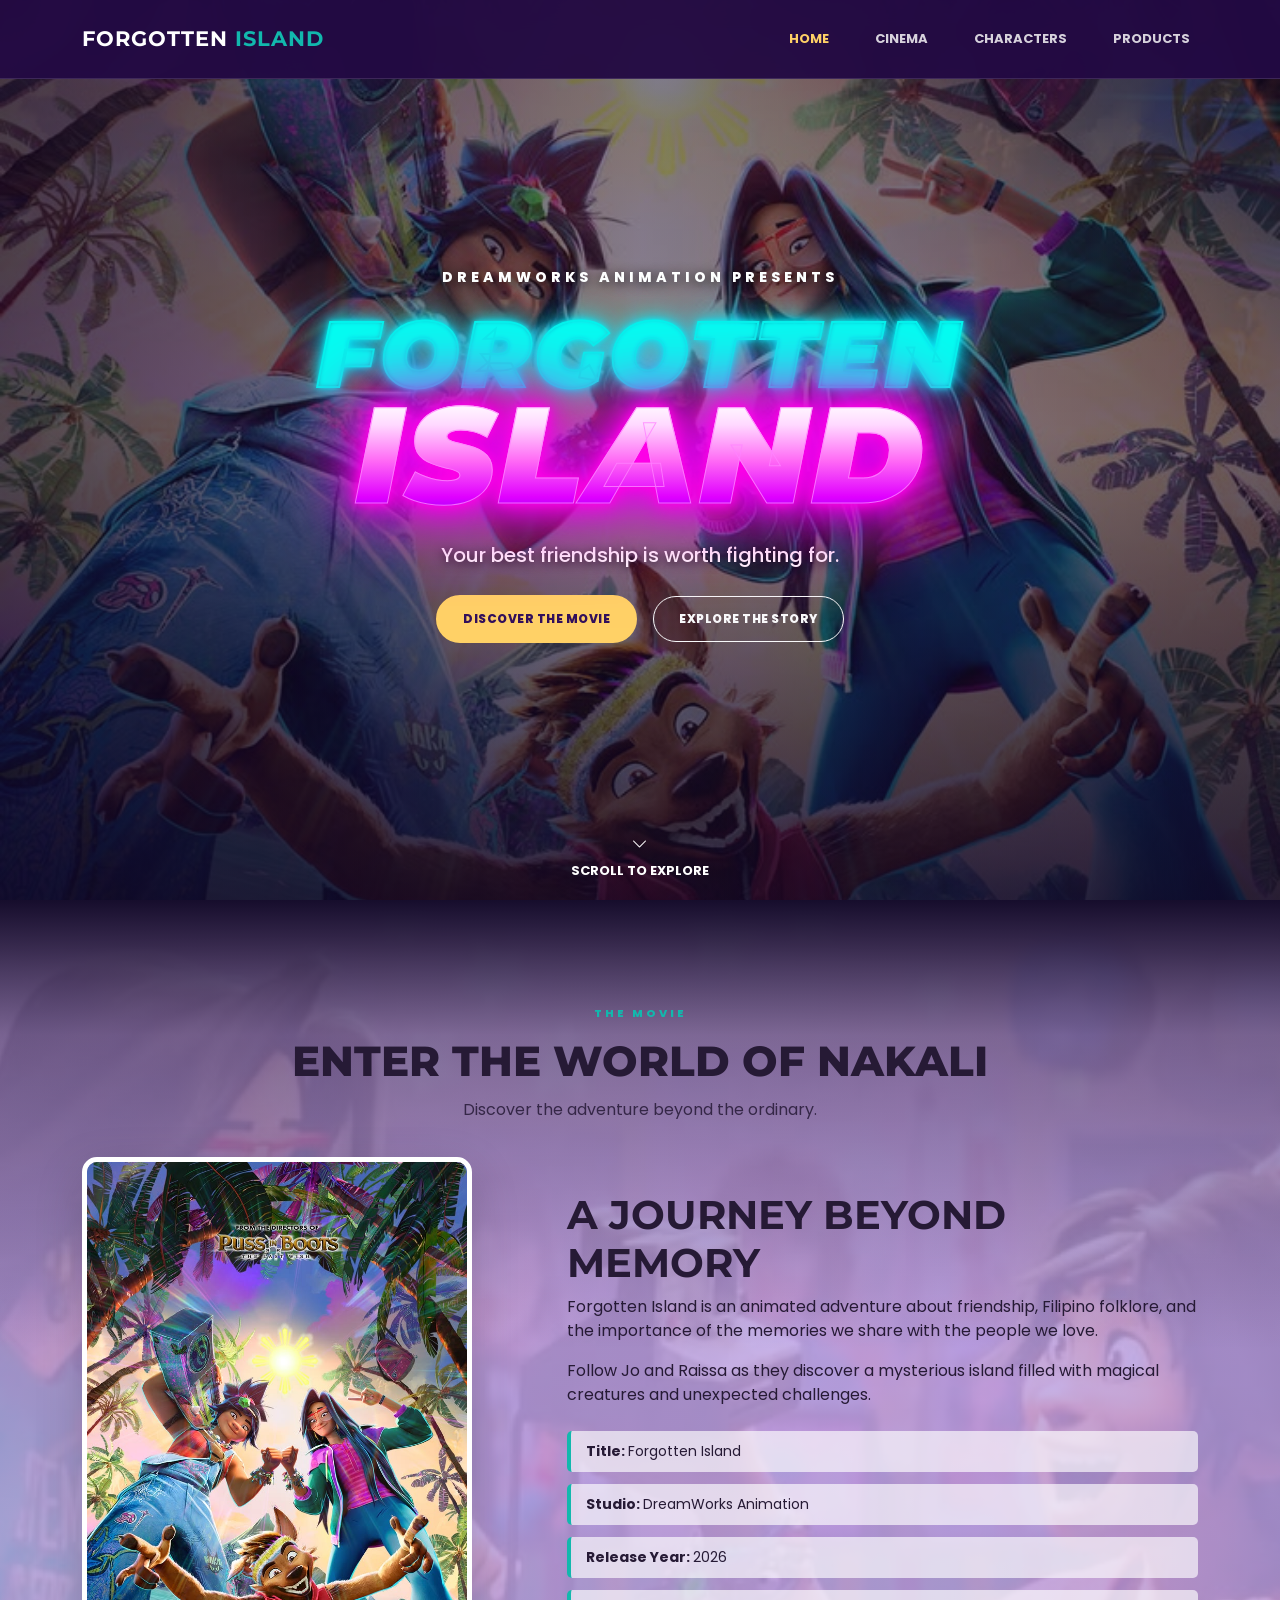
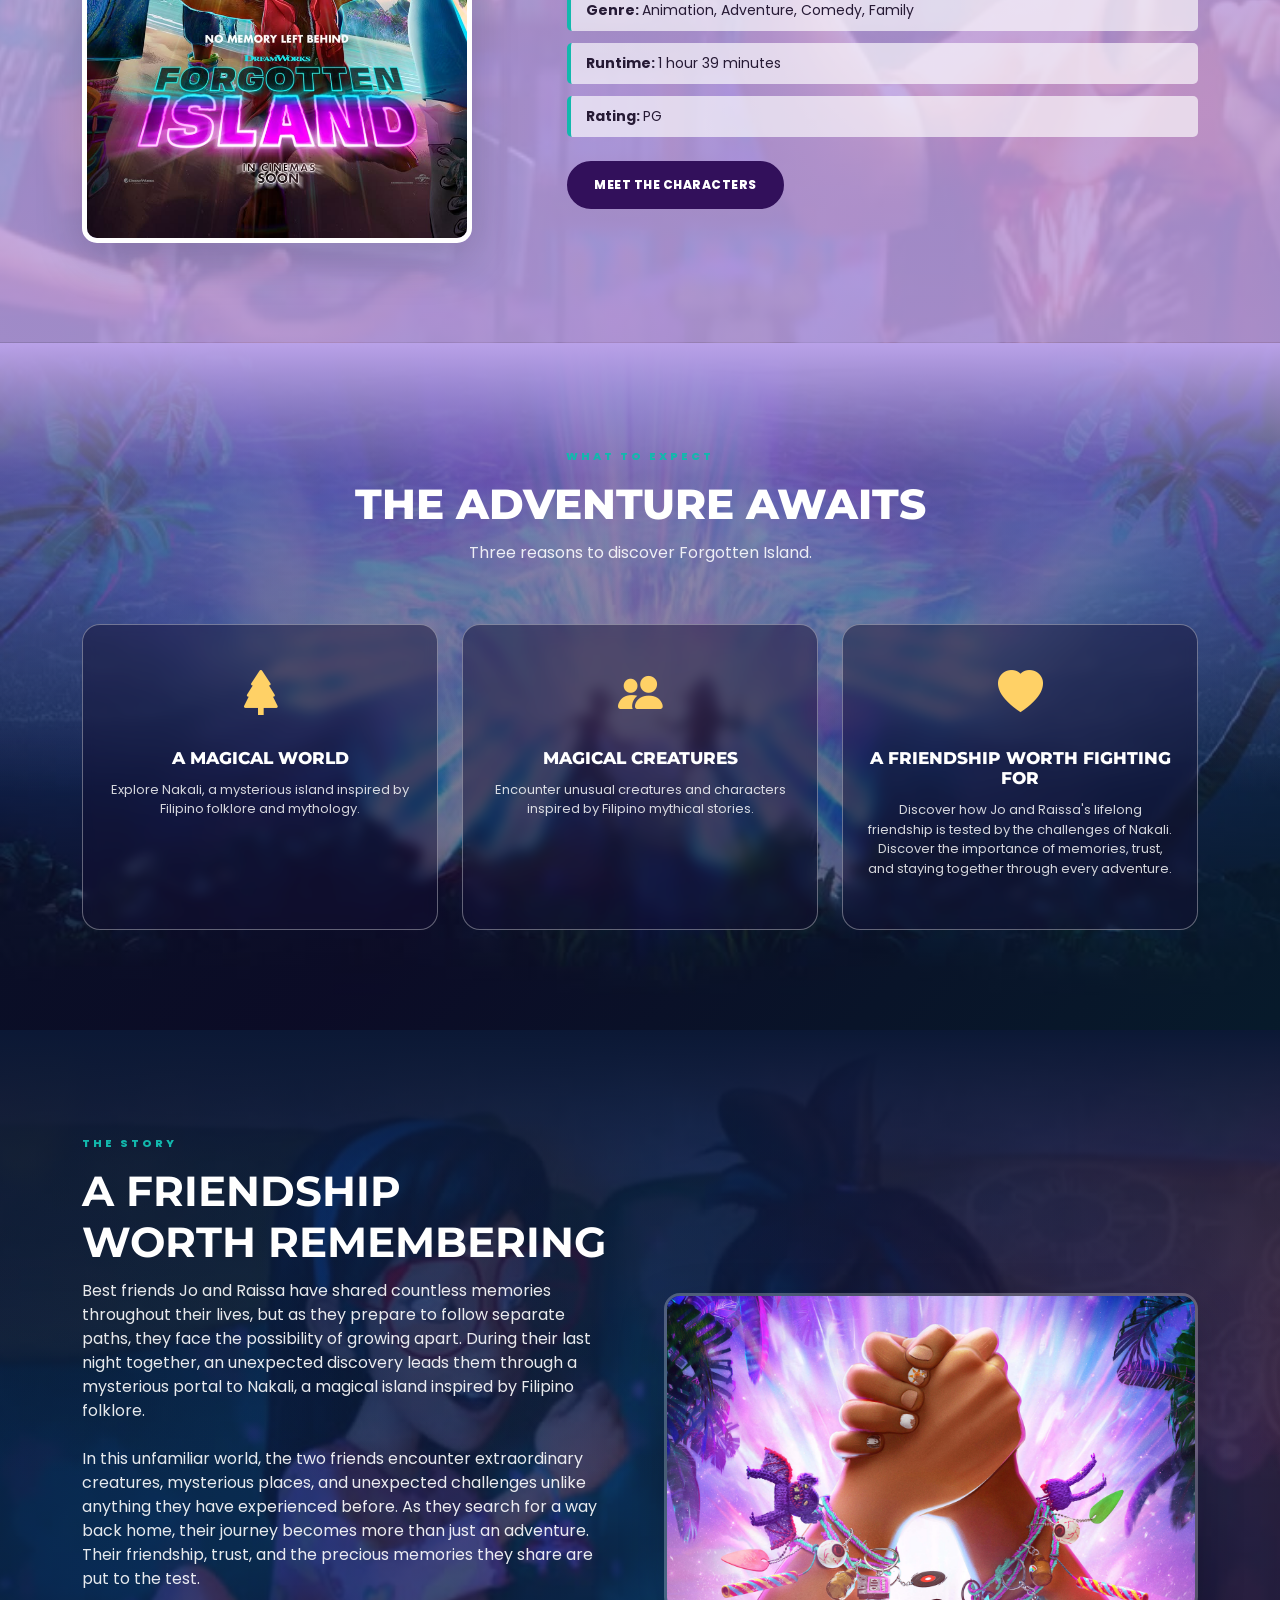
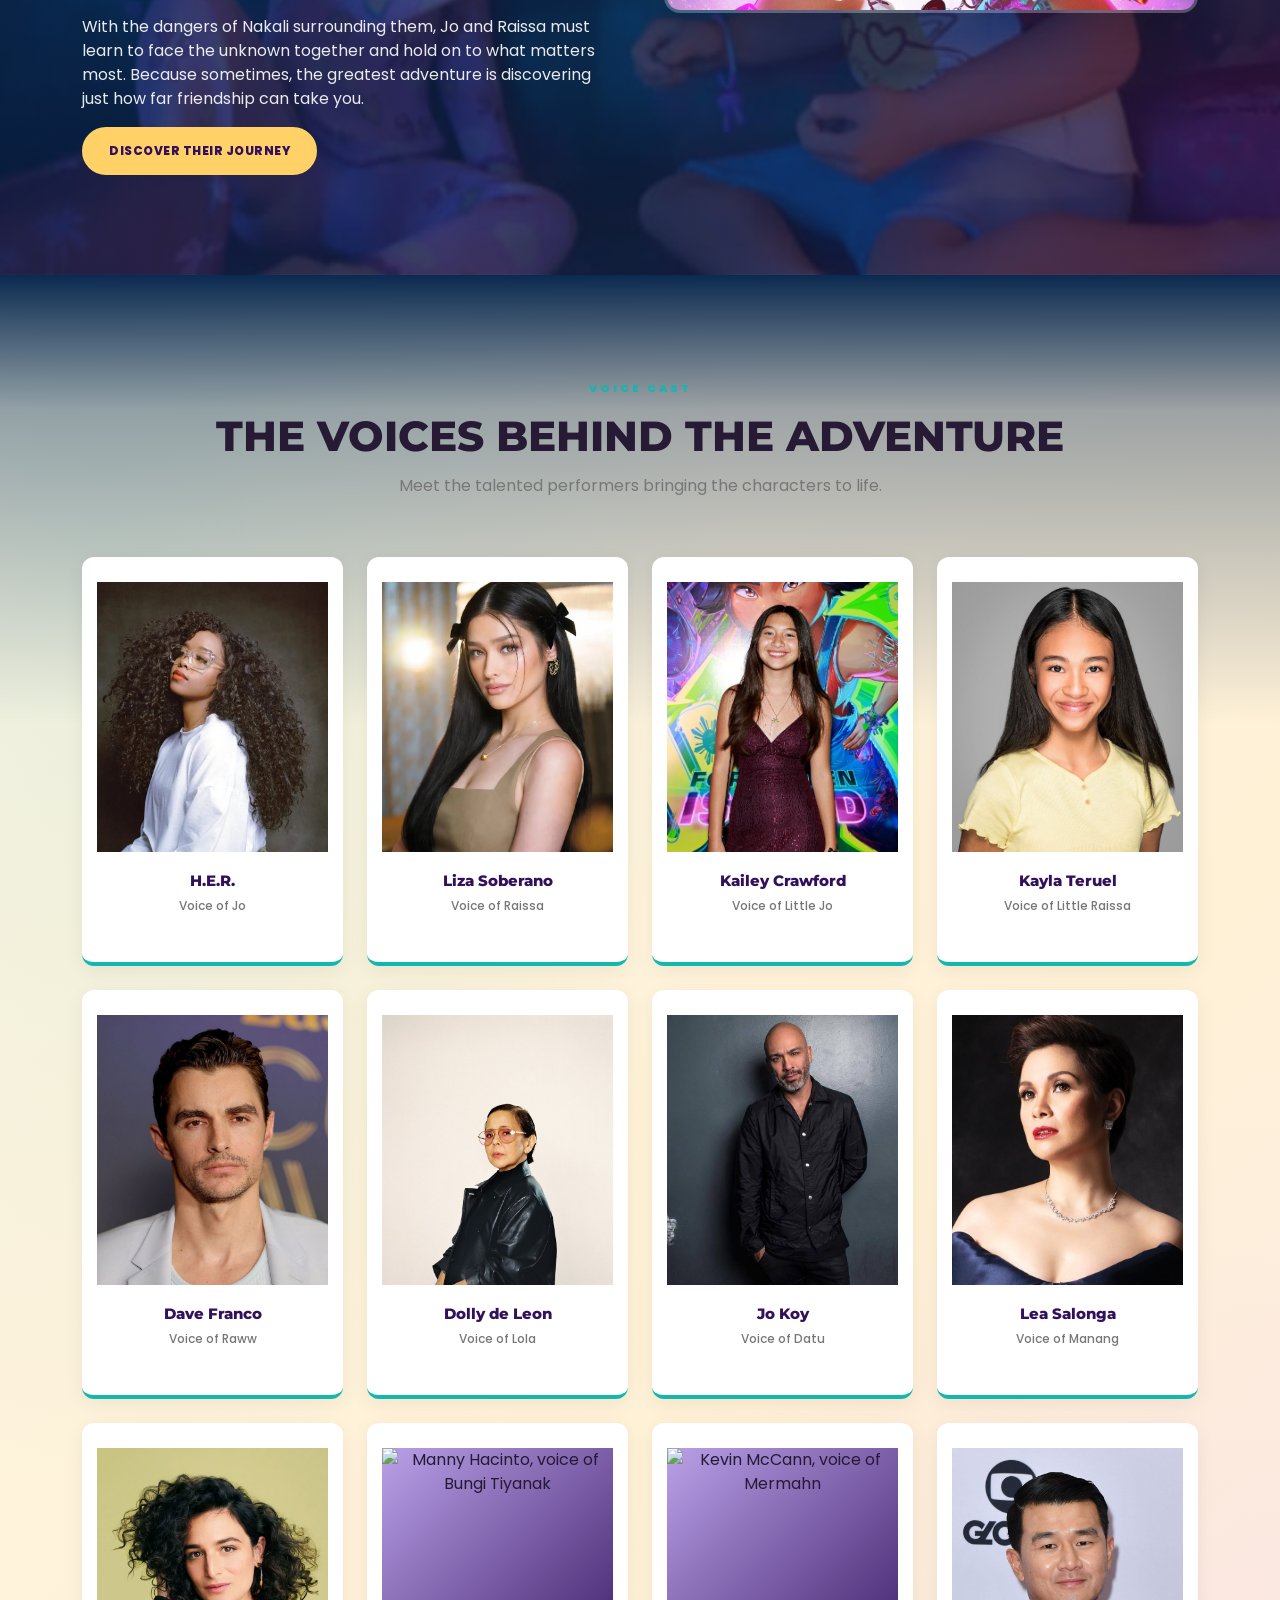
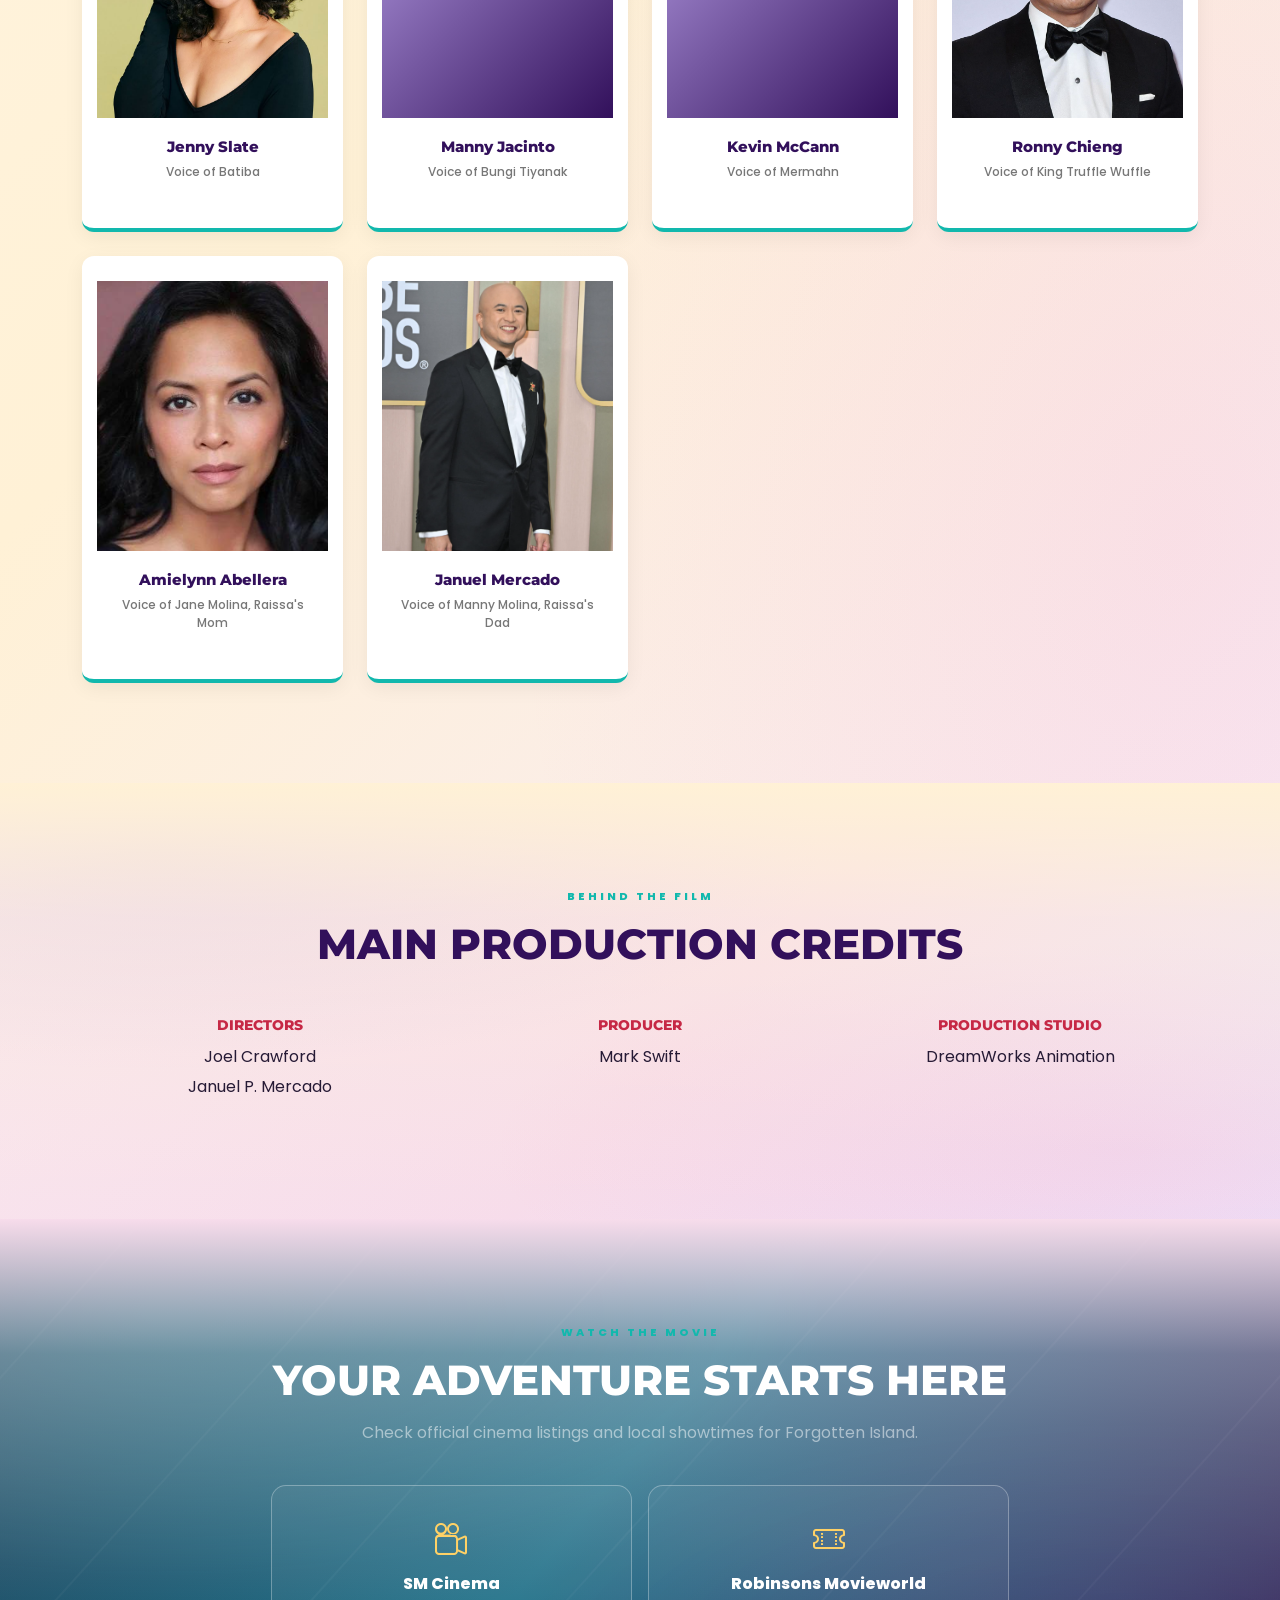
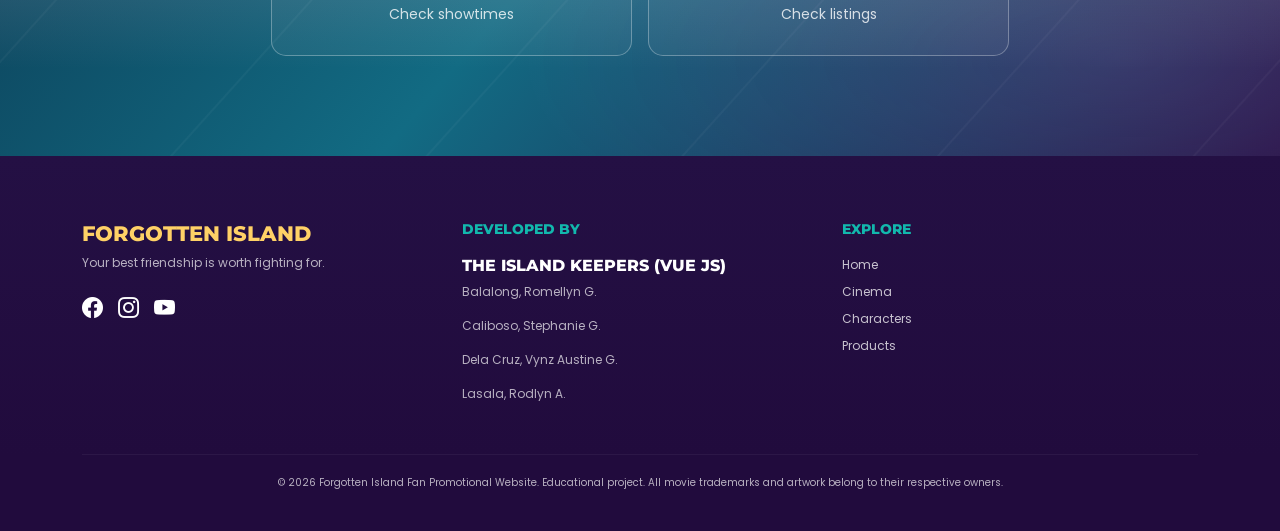
==== commit 9252905d: "Update index.html" ====
--- a/index.html
+++ b/index.html
@@ -50,8 +50,8 @@
         <header class="hero-section">
 
             <!-- BACKGROUND VIDEO -->
-            <video class="hero-video" autoplay muted loop playsinline preload="metadata" poster="media/img/poster.jpg" aria-hidden="true">
-                <source src="media/videos/forgotten_island_trailer.mp4" type="video/mp4">
+            <video class="hero-video" autoplay muted loop playsinline preload="metadata" poster="media/img/poster.jpg">
+                <source src="https://drive.google.com/uc?export=download&id=1K7ed3ruM_Pt2ZenJ0r5pQFsL-J3F_LMb" type="video/mp4">
             </video>
             
             <!-- VIDEO OVERLAY -->
@@ -371,10 +371,10 @@
                     <div class="col-6 col-md-4 col-lg-3">
                         <div class="cast-card">
                             <div class="cast-image">
-                                <img src="media/img/voice-cast/manny-hacinto.jpg" alt="Manny Hacinto, voice of Bungi Tiyanak" loading="lazy">
-                            </div>
-                            <div class="cast-info">
-                                <h5> Manny Hacinto </h5>
+                                <img src="media/img/voice-cast/manny-jacinto.jpg" alt="Manny Hacinto, voice of Bungi Tiyanak" loading="lazy">
+                            </div>
+                            <div class="cast-info">
+                                <h5> Manny Jacinto </h5>
                                 <p> Voice of Bungi Tiyanak </p>
                             </div>
                         </div>
@@ -384,7 +384,7 @@
                     <div class="col-6 col-md-4 col-lg-3">
                         <div class="cast-card">
                             <div class="cast-image">
-                                <img src="media/img/voice-cast/kevin-mccan.jpg" alt="Kevin McCann, voice of Mermahn" loading="lazy">
+                                <img src="media/img/voice-cast/kevin-mccann.jpg" alt="Kevin McCann, voice of Mermahn" loading="lazy">
                             </div>
                             <div class="cast-info">
                                 <h5> Kevin McCann </h5>
@@ -515,7 +515,7 @@
                         <div class="col-md-4">
                             <h5> DEVELOPED BY </h5>
 
-                            <h6 class="text-white"> THE ISLAND KEEPERS </h6>
+                            <h6 class="text-white"> THE ISLAND KEEPERS (VUE JS) </h6>
                             <p> Balalong, Romellyn G. </p>
                             <p> Caliboso, Stephanie G. </p>
                             <p> Dela Cruz, Vynz Austine G. </p>
@@ -543,4 +543,4 @@
             <script src="https://cdn.jsdelivr.net/npm/bootstrap@5.3.3/dist/js/bootstrap.bundle.min.js"></script>
             <script src="rsc/js/main.js"></script>
     </body>
-</html>+</html>
